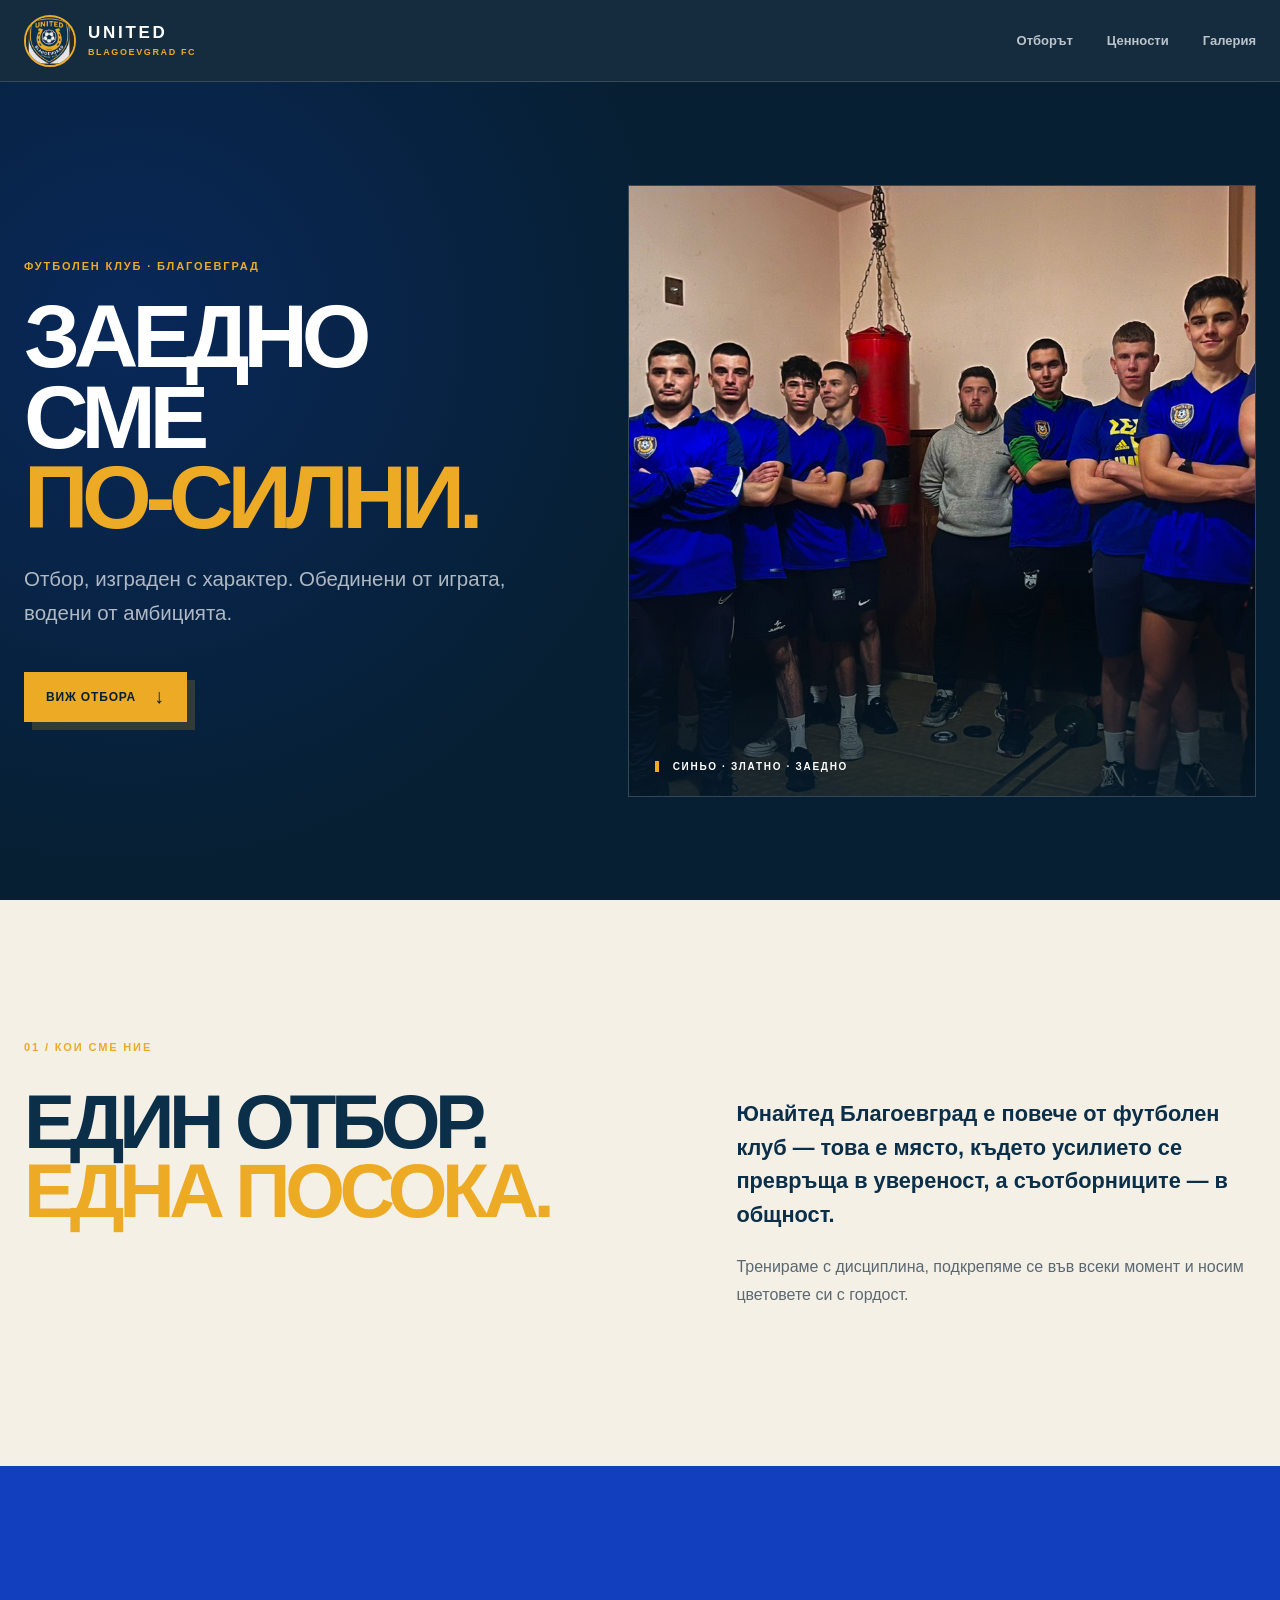
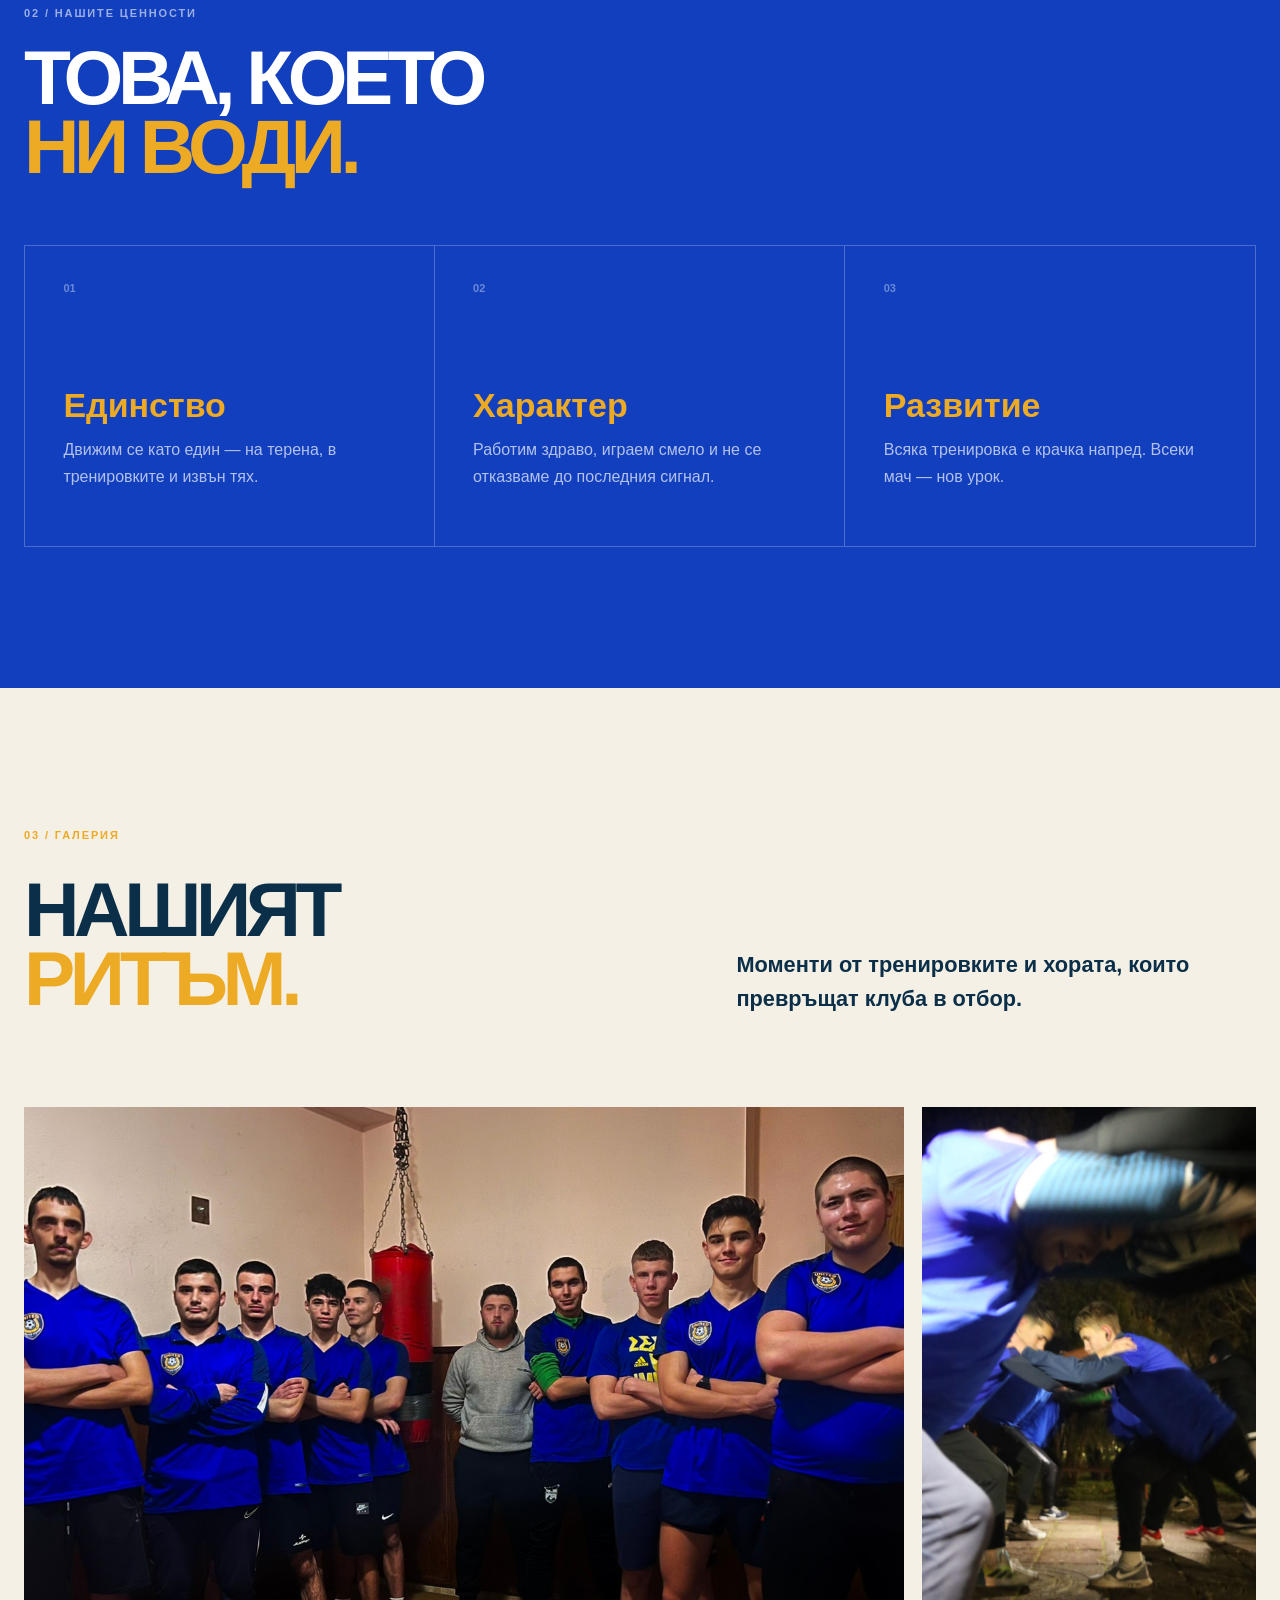
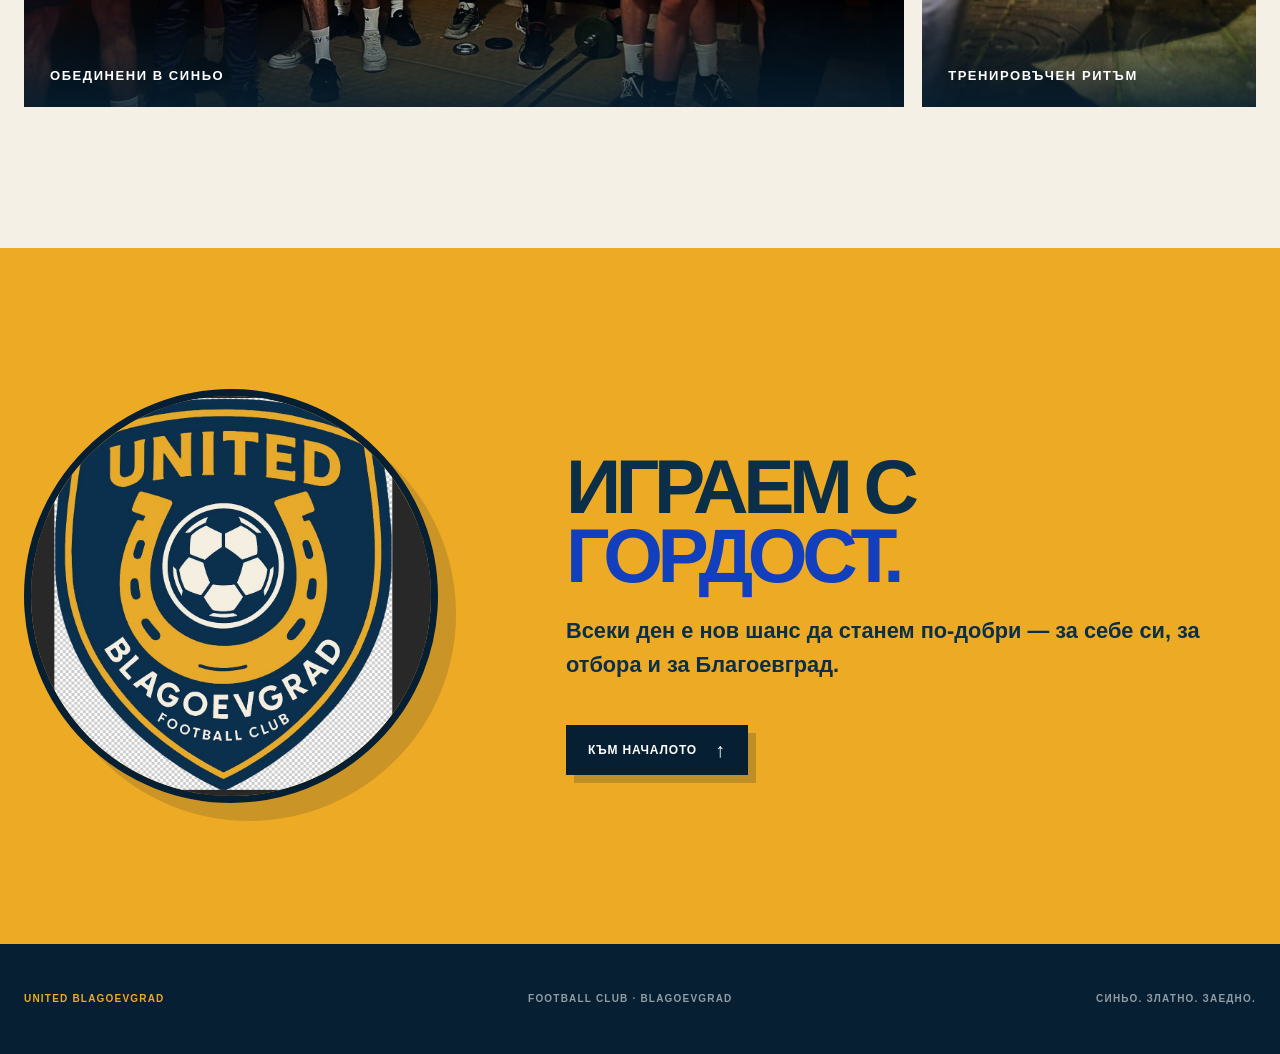
==== index.html @ 9c4e88e4 "Add files via upload" ====
<!doctype html>
<html lang="bg">
  <head>
    <meta charset="UTF-8" />
    <meta name="viewport" content="width=device-width, initial-scale=1.0" />

    <!-- Промени заглавието на сайта тук -->
    <title>Юнайтед Благоевград | Футболен клуб</title>
    <meta
      name="description"
      content="Юнайтед Благоевград — футбол, характер и отборен дух."
    />

    <link rel="icon" href="images/logo.jpg" />
    <link rel="stylesheet" href="style.css" />
  </head>

  <body>
    <header class="site-header">
      <a class="brand" href="#nachalo" aria-label="Към началото">
        <img src="images/logo.jpg" alt="Лого на Юнайтед Благоевград" />
        <span>
          <strong>United</strong>
          <small>Blagoevgrad FC</small>
        </span>
      </a>

      <nav aria-label="Основна навигация">
        <a href="#otbor">Отборът</a>
        <a href="#cennosti">Ценности</a>
        <a href="#galeria">Галерия</a>
      </nav>
    </header>

    <main>
      <section class="hero" id="nachalo">
        <div class="hero-copy">
          <p class="eyebrow">Футболен клуб · Благоевград</p>

          <!-- Промени големия текст на началната страница тук -->
          <h1>Заедно сме <span>по-силни.</span></h1>
          <p class="intro">
            Отбор, изграден с характер. Обединени от играта, водени от амбицията.
          </p>
          <a class="button" href="#otbor">Виж отбора <span>↓</span></a>
        </div>

        <div class="hero-photo">
          <img src="images/team2.jpg" alt="Отборът на Юнайтед Благоевград" />
          <div class="photo-label">Синьо · Златно · Заедно</div>
        </div>
      </section>

      <section class="about section" id="otbor">
        <p class="section-number">01 / Кои сме ние</p>
        <div class="section-title">
          <h2>Един отбор.<br /><span>Една посока.</span></h2>
          <div>
            <!-- Промени описанието на отбора тук -->
            <p class="large-text">
              Юнайтед Благоевград е повече от футболен клуб — това е място, където
              усилието се превръща в увереност, а съотборниците — в общност.
            </p>
            <p>
              Тренираме с дисциплина, подкрепяме се във всеки момент и носим цветовете
              си с гордост.
            </p>
          </div>
        </div>
      </section>

      <section class="values section" id="cennosti">
        <p class="section-number light">02 / Нашите ценности</p>
        <h2>Това, което <span>ни води.</span></h2>

        <div class="value-grid">
          <!-- Можеш да променяш заглавията и текстовете на трите картички -->
          <article>
            <span class="card-number">01</span>
            <h3>Единство</h3>
            <p>Движим се като един — на терена, в тренировките и извън тях.</p>
          </article>
          <article>
            <span class="card-number">02</span>
            <h3>Характер</h3>
            <p>Работим здраво, играем смело и не се отказваме до последния сигнал.</p>
          </article>
          <article>
            <span class="card-number">03</span>
            <h3>Развитие</h3>
            <p>Всяка тренировка е крачка напред. Всеки мач — нов урок.</p>
          </article>
        </div>
      </section>

      <section class="gallery section" id="galeria">
        <p class="section-number">03 / Галерия</p>
        <div class="section-title gallery-heading">
          <h2>Нашият<br /><span>ритъм.</span></h2>
          <p class="large-text">
            Моменти от тренировките и хората, които превръщат клуба в отбор.
          </p>
        </div>

        <div class="photo-grid">
          <figure class="wide-photo">
            <img src="images/team2.jpg" alt="Играчите на Юнайтед Благоевград" />
            <figcaption>Обединени в синьо</figcaption>
          </figure>
          <figure class="tall-photo">
            <img src="images/team1.jpg" alt="Тренировка на Юнайтед Благоевград" />
            <figcaption>Тренировъчен ритъм</figcaption>
          </figure>
        </div>
      </section>

      <section class="closing section">
        <img src="images/logo.jpg" alt="Емблема на Юнайтед Благоевград" />
        <div>
          <p class="section-number">United Blagoevgrad</p>
          <h2>Играем с <span>гордост.</span></h2>
          <p class="large-text">
            Всеки ден е нов шанс да станем по-добри — за себе си, за отбора и за
            Благоевград.
          </p>
          <a class="button dark-button" href="#nachalo">Към началото <span>↑</span></a>
        </div>
      </section>
    </main>

    <footer>
      <strong>United Blagoevgrad</strong>
      <span>Football Club · Blagoevgrad</span>
      <span>Синьо. Златно. Заедно.</span>
    </footer>
  </body>
</html>
---- style.css ----
/*
  ОСНОВНИ ЦВЕТОВЕ
  Смени стойностите тук, ако искаш лесно да промениш цветовете на целия сайт.
*/
:root {
  --navy: #061f32;
  --blue: #123fbe;
  --gold: #edaa24;
  --cream: #f4f0e6;
  --text: #0b2f48;
  --muted: #5b6871;
  --line: #d4ccbd;
}

* {
  box-sizing: border-box;
}

html {
  scroll-behavior: smooth;
}

body {
  margin: 0;
  background: var(--cream);
  color: var(--text);
  font-family: Arial, Helvetica, sans-serif;
}

img {
  display: block;
  width: 100%;
}

a {
  color: inherit;
  text-decoration: none;
}

.site-header {
  min-height: 82px;
  padding: 14px max(24px, calc((100% - 1280px) / 2));
  display: flex;
  align-items: center;
  justify-content: space-between;
  gap: 32px;
  position: sticky;
  top: 0;
  z-index: 20;
  background: rgb(6 31 50 / 94%);
  color: white;
  border-bottom: 1px solid rgb(255 255 255 / 15%);
  backdrop-filter: blur(10px);
}

.brand {
  display: flex;
  align-items: center;
  gap: 12px;
}

.brand img {
  width: 52px;
  height: 52px;
  object-fit: cover;
  border-radius: 50%;
  border: 2px solid var(--gold);
}

.brand span {
  display: grid;
  text-transform: uppercase;
  line-height: 1;
}

.brand strong {
  font-size: 17px;
  letter-spacing: 0.16em;
}

.brand small {
  margin-top: 7px;
  color: var(--gold);
  font-size: 9px;
  font-weight: bold;
  letter-spacing: 0.18em;
}

nav {
  display: flex;
  gap: 34px;
  color: rgb(255 255 255 / 72%);
  font-size: 13px;
  font-weight: bold;
}

nav a:hover {
  color: var(--gold);
}

.hero {
  min-height: calc(100vh - 82px);
  padding: 64px max(24px, calc((100% - 1280px) / 2));
  display: grid;
  grid-template-columns: 0.9fr 1.1fr;
  align-items: center;
  gap: clamp(40px, 7vw, 100px);
  overflow: hidden;
  color: white;
  background:
    radial-gradient(circle at 10% 30%, rgb(18 63 190 / 28%), transparent 35rem),
    var(--navy);
}

.eyebrow,
.section-number {
  margin: 0;
  color: var(--gold);
  font-size: 11px;
  font-weight: 800;
  letter-spacing: 0.17em;
  text-transform: uppercase;
}

h1,
h2,
h3,
p {
  overflow-wrap: break-word;
}

h1,
h2 {
  margin: 24px 0;
  font-size: clamp(54px, 7vw, 102px);
  font-weight: 900;
  letter-spacing: -0.07em;
  line-height: 0.9;
  text-transform: uppercase;
}

h1 span,
h2 span {
  display: block;
  color: var(--gold);
}

.intro {
  max-width: 520px;
  color: rgb(255 255 255 / 68%);
  font-size: clamp(17px, 1.6vw, 21px);
  line-height: 1.65;
}

.button {
  width: fit-content;
  min-height: 50px;
  margin-top: 22px;
  padding: 0 22px;
  display: inline-flex;
  align-items: center;
  gap: 18px;
  background: var(--gold);
  color: var(--navy);
  font-size: 12px;
  font-weight: 900;
  letter-spacing: 0.07em;
  text-transform: uppercase;
  box-shadow: 8px 8px 0 rgb(237 170 36 / 18%);
  transition: transform 160ms ease, box-shadow 160ms ease;
}

.button:hover {
  transform: translate(-3px, -3px);
  box-shadow: 11px 11px 0 rgb(237 170 36 / 22%);
}

.button span {
  font-size: 20px;
}

.hero-photo {
  height: min(68vh, 680px);
  min-height: 480px;
  position: relative;
  overflow: hidden;
  border: 1px solid rgb(255 255 255 / 18%);
}

.hero-photo::after {
  content: '';
  position: absolute;
  inset: 0;
  background: linear-gradient(to top, rgb(6 31 50 / 76%), transparent 48%);
}

.hero-photo img {
  height: 100%;
  object-fit: cover;
}

.photo-label {
  position: absolute;
  left: 26px;
  bottom: 24px;
  z-index: 2;
  padding-left: 14px;
  border-left: 4px solid var(--gold);
  font-size: 10px;
  font-weight: 800;
  letter-spacing: 0.17em;
  text-transform: uppercase;
}

.section {
  padding: clamp(90px, 11vw, 150px) max(24px, calc((100% - 1280px) / 2));
}

.section-title {
  margin-top: 34px;
  display: grid;
  grid-template-columns: 1.08fr 0.92fr;
  align-items: start;
  gap: clamp(44px, 8vw, 120px);
}

.section-title h2 {
  margin-top: 0;
  font-size: clamp(48px, 6vw, 86px);
}

.section-title > div,
.gallery-heading > p {
  padding-top: 10px;
}

.large-text {
  margin-top: 0;
  color: var(--text);
  font-size: clamp(19px, 1.7vw, 24px);
  font-weight: bold;
  line-height: 1.55;
}

.section-title p:not(.large-text) {
  color: var(--muted);
  line-height: 1.75;
}

.values {
  color: white;
  background: var(--blue);
}

.section-number.light {
  color: rgb(255 255 255 / 58%);
}

.values > h2,
.closing h2 {
  max-width: 850px;
  font-size: clamp(48px, 6vw, 86px);
}

.value-grid {
  margin-top: 64px;
  display: grid;
  grid-template-columns: repeat(3, 1fr);
  border-top: 1px solid rgb(255 255 255 / 24%);
  border-bottom: 1px solid rgb(255 255 255 / 24%);
}

.value-grid article {
  min-height: 300px;
  padding: 32px clamp(24px, 3vw, 44px);
  border-right: 1px solid rgb(255 255 255 / 24%);
}

.value-grid article:first-child {
  border-left: 1px solid rgb(255 255 255 / 24%);
}

.card-number {
  color: rgb(255 255 255 / 38%);
  font-size: 11px;
  font-weight: 800;
}

.value-grid h3 {
  margin: 90px 0 12px;
  color: var(--gold);
  font-size: 34px;
}

.value-grid p {
  margin: 0;
  color: rgb(255 255 255 / 68%);
  line-height: 1.65;
}

.gallery-heading {
  align-items: end;
}

.photo-grid {
  margin-top: 70px;
  display: grid;
  grid-template-columns: 1.45fr 0.55fr;
  gap: 18px;
}

.photo-grid figure {
  min-width: 0;
  margin: 0;
  position: relative;
  overflow: hidden;
  background: var(--navy);
}

.photo-grid img {
  height: 100%;
  object-fit: cover;
  transition: transform 500ms ease;
}

.photo-grid figure:hover img {
  transform: scale(1.025);
}

.wide-photo,
.tall-photo {
  height: 600px;
}

.tall-photo img {
  object-position: 54% center;
}

figcaption {
  position: absolute;
  right: 0;
  bottom: 0;
  left: 0;
  padding: 70px 26px 24px;
  color: white;
  background: linear-gradient(transparent, rgb(6 31 50 / 85%));
  font-size: 13px;
  font-weight: bold;
  letter-spacing: 0.12em;
  text-transform: uppercase;
}

.closing {
  display: grid;
  grid-template-columns: minmax(260px, 0.75fr) 1.25fr;
  align-items: center;
  gap: clamp(60px, 10vw, 150px);
  background: var(--gold);
}

.closing > img {
  width: min(100%, 430px);
  aspect-ratio: 1;
  object-fit: cover;
  border: 7px solid var(--navy);
  border-radius: 50%;
  box-shadow: 18px 18px 0 rgb(6 31 50 / 15%);
}

.closing h2 span {
  color: var(--blue);
}

.dark-button {
  background: var(--navy);
  color: white;
  box-shadow: 8px 8px 0 rgb(6 31 50 / 20%);
}

.dark-button:hover {
  box-shadow: 11px 11px 0 rgb(6 31 50 / 24%);
}

footer {
  min-height: 110px;
  padding: 28px max(24px, calc((100% - 1280px) / 2));
  display: flex;
  align-items: center;
  justify-content: space-between;
  gap: 30px;
  color: rgb(255 255 255 / 56%);
  background: var(--navy);
  font-size: 10px;
  font-weight: bold;
  letter-spacing: 0.12em;
  text-transform: uppercase;
}

footer strong {
  color: var(--gold);
}

@media (max-width: 900px) {
  .hero,
  .section-title,
  .closing {
    grid-template-columns: 1fr;
  }

  .hero {
    padding-top: 86px;
  }

  .value-grid {
    grid-template-columns: 1fr;
  }

  .value-grid article,
  .value-grid article:first-child {
    min-height: auto;
    border-left: 1px solid rgb(255 255 255 / 24%);
    border-bottom: 1px solid rgb(255 255 255 / 24%);
  }

  .value-grid h3 {
    margin-top: 48px;
  }

  .photo-grid {
    grid-template-columns: 1fr 0.65fr;
  }

  .wide-photo,
  .tall-photo {
    height: 480px;
  }
}

@media (max-width: 620px) {
  .site-header {
    min-height: 72px;
  }

  .brand img {
    width: 44px;
    height: 44px;
  }

  .brand strong {
    font-size: 14px;
  }

  nav {
    display: none;
  }

  .hero {
    min-height: auto;
    padding-top: 70px;
  }

  h1 {
    font-size: clamp(50px, 17vw, 74px);
  }

  .hero-photo {
    min-height: 420px;
    height: 105vw;
  }

  .hero-photo img {
    object-position: 60% center;
  }

  .photo-grid {
    grid-template-columns: 1fr;
  }

  .wide-photo {
    height: 370px;
  }

  .tall-photo {
    height: 560px;
  }

  footer {
    align-items: flex-start;
    flex-direction: column;
  }
}

@media (prefers-reduced-motion: reduce) {
  html {
    scroll-behavior: auto;
  }

  * {
    transition: none !important;
  }
}
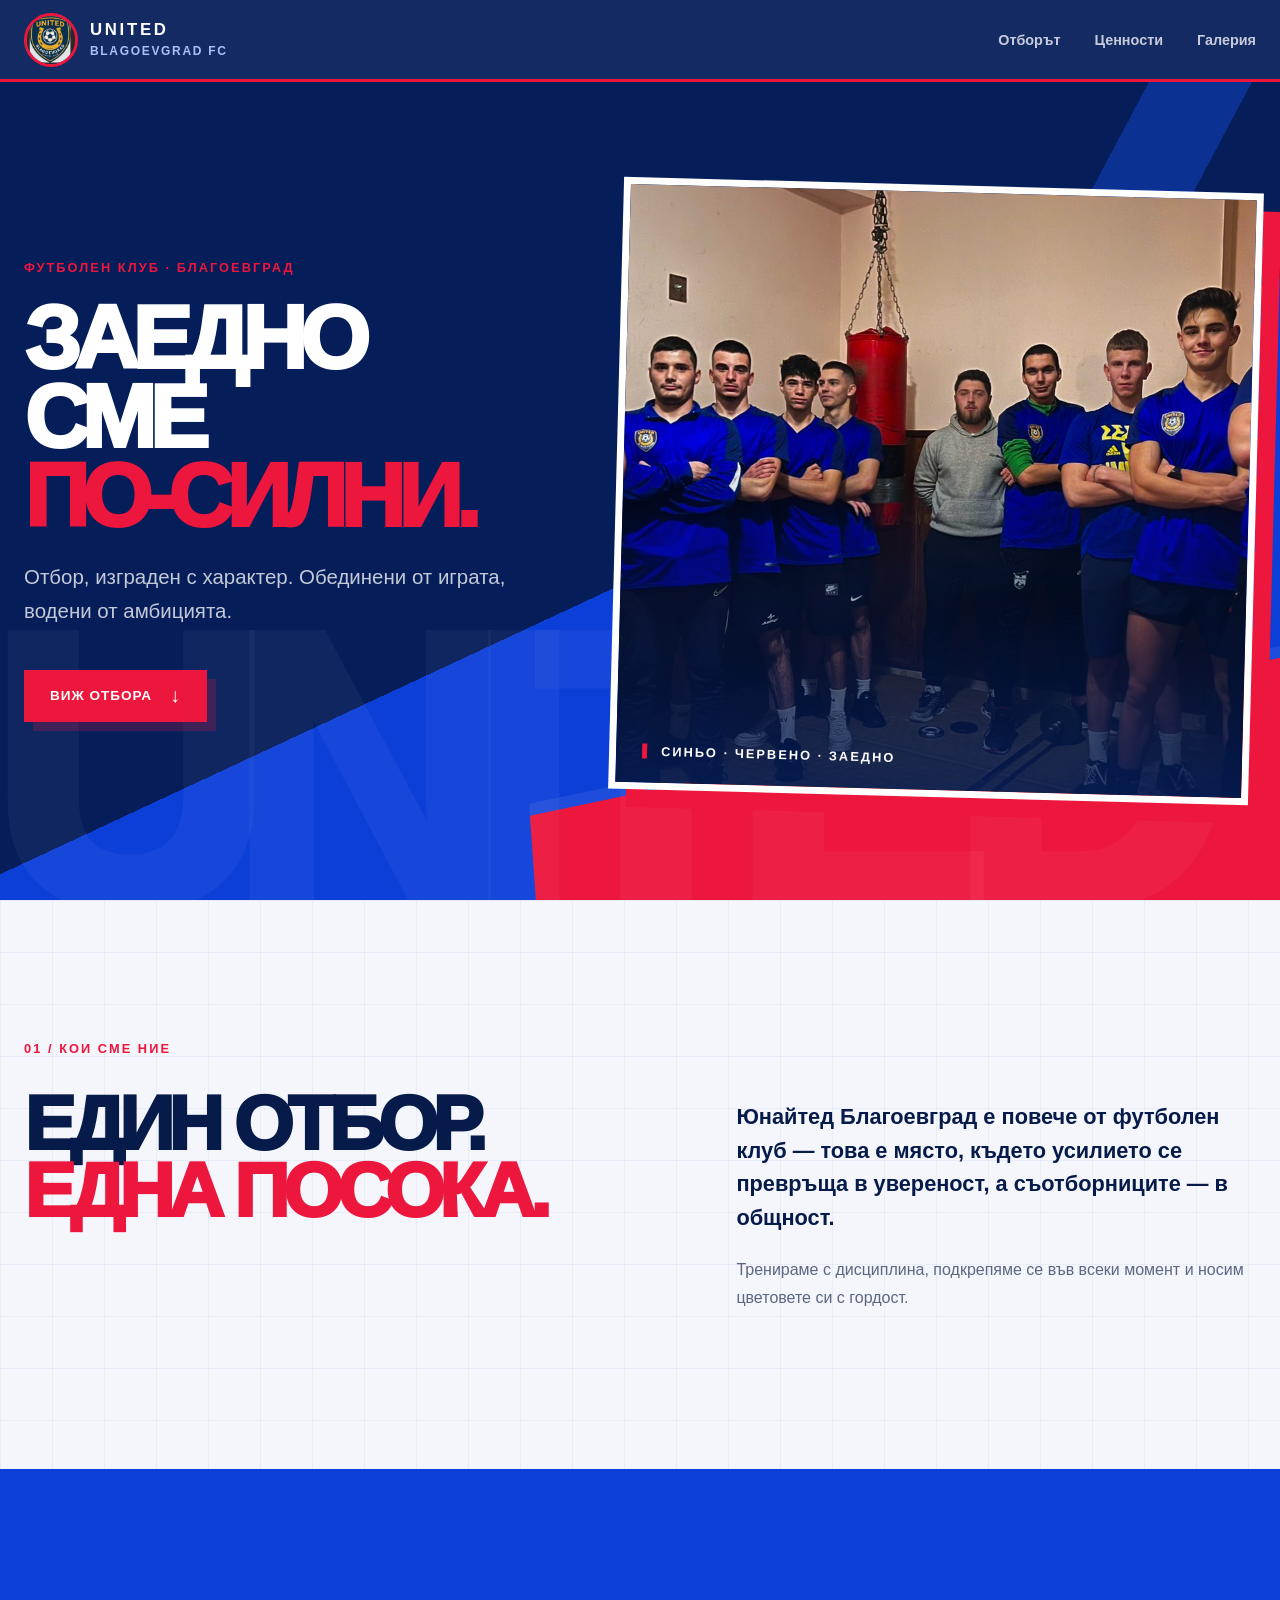
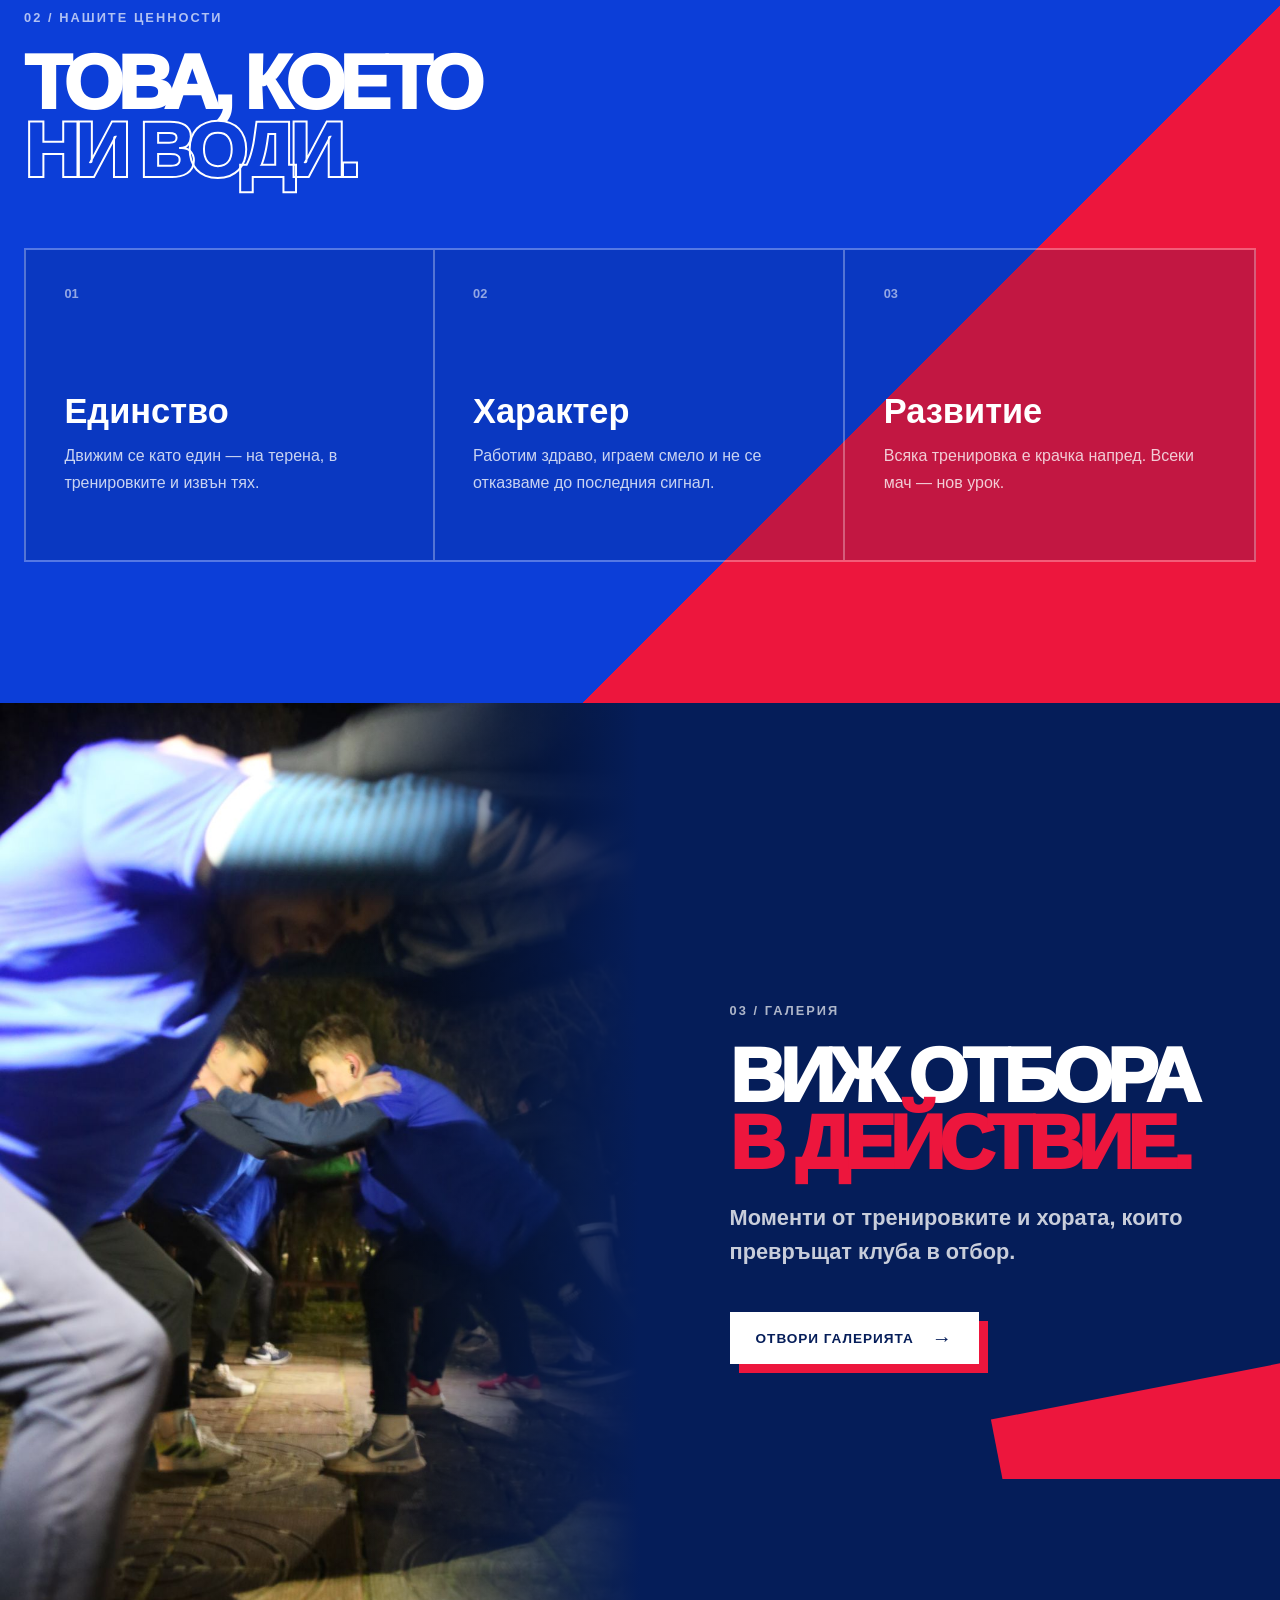
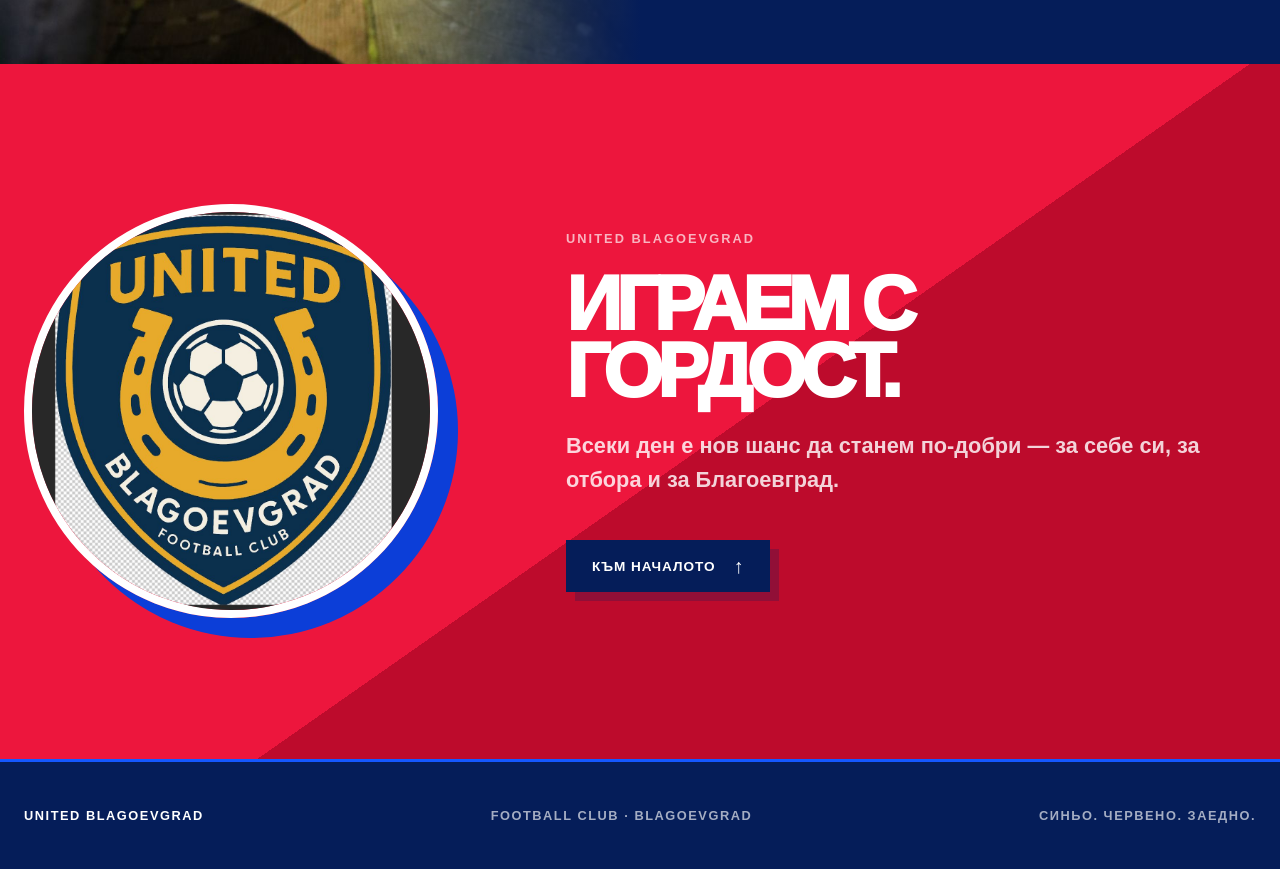
==== commit 2fc0d1d2: "Add files via upload" ====
--- a/index.html
+++ b/index.html
@@ -17,7 +17,7 @@
 
   <body>
     <header class="site-header">
-      <a class="brand" href="#nachalo" aria-label="Към началото">
+      <a class="brand" href="index.html" aria-label="Към началото">
         <img src="images/logo.jpg" alt="Лого на Юнайтед Благоевград" />
         <span>
           <strong>United</strong>
@@ -28,7 +28,7 @@
       <nav aria-label="Основна навигация">
         <a href="#otbor">Отборът</a>
         <a href="#cennosti">Ценности</a>
-        <a href="#galeria">Галерия</a>
+        <a href="gallery.html">Галерия</a>
       </nav>
     </header>
 
@@ -47,7 +47,7 @@
 
         <div class="hero-photo">
           <img src="images/team2.jpg" alt="Отборът на Юнайтед Благоевград" />
-          <div class="photo-label">Синьо · Златно · Заедно</div>
+          <div class="photo-label">Синьо · Червено · Заедно</div>
         </div>
       </section>
 
@@ -93,24 +93,17 @@
         </div>
       </section>
 
-      <section class="gallery section" id="galeria">
-        <p class="section-number">03 / Галерия</p>
-        <div class="section-title gallery-heading">
-          <h2>Нашият<br /><span>ритъм.</span></h2>
+      <section class="gallery-teaser" id="galeria">
+        <div class="gallery-teaser-photo">
+          <img src="images/team1.jpg" alt="Тренировка на Юнайтед Благоевград" />
+        </div>
+        <div class="gallery-teaser-copy">
+          <p class="section-number light">03 / Галерия</p>
+          <h2>Виж отбора <span>в действие.</span></h2>
           <p class="large-text">
             Моменти от тренировките и хората, които превръщат клуба в отбор.
           </p>
-        </div>
-
-        <div class="photo-grid">
-          <figure class="wide-photo">
-            <img src="images/team2.jpg" alt="Играчите на Юнайтед Благоевград" />
-            <figcaption>Обединени в синьо</figcaption>
-          </figure>
-          <figure class="tall-photo">
-            <img src="images/team1.jpg" alt="Тренировка на Юнайтед Благоевград" />
-            <figcaption>Тренировъчен ритъм</figcaption>
-          </figure>
+          <a class="button light-button" href="gallery.html">Отвори галерията <span>→</span></a>
         </div>
       </section>
 
@@ -131,7 +124,7 @@
     <footer>
       <strong>United Blagoevgrad</strong>
       <span>Football Club · Blagoevgrad</span>
-      <span>Синьо. Златно. Заедно.</span>
+      <span>Синьо. Червено. Заедно.</span>
     </footer>
   </body>
 </html>
--- a/style.css
+++ b/style.css
@@ -1,15 +1,18 @@
 /*
   ОСНОВНИ ЦВЕТОВЕ
-  Смени стойностите тук, ако искаш лесно да промениш цветовете на целия сайт.
+  Смени тези стойности, за да промениш цветовете на целия сайт.
 */
 :root {
-  --navy: #061f32;
-  --blue: #123fbe;
-  --gold: #edaa24;
-  --cream: #f4f0e6;
-  --text: #0b2f48;
-  --muted: #5b6871;
-  --line: #d4ccbd;
+  --navy: #051d59;
+  --blue: #0c3ed8;
+  --blue-bright: #1558ff;
+  --red: #ed163d;
+  --red-dark: #bd0b2c;
+  --white: #ffffff;
+  --paper: #f4f6fb;
+  --text: #071b4a;
+  --muted: #5b6682;
+  --line: #d5dbea;
 }
 
 * {
@@ -22,7 +25,7 @@
 
 body {
   margin: 0;
-  background: var(--cream);
+  background: var(--paper);
   color: var(--text);
   font-family: Arial, Helvetica, sans-serif;
 }
@@ -37,9 +40,13 @@
   text-decoration: none;
 }
 
+p {
+  font-size: 1rem;
+}
+
 .site-header {
   min-height: 82px;
-  padding: 14px max(24px, calc((100% - 1280px) / 2));
+  padding: 0 max(24px, calc((100% - 1280px) / 2));
   display: flex;
   align-items: center;
   justify-content: space-between;
@@ -47,10 +54,10 @@
   position: sticky;
   top: 0;
   z-index: 20;
-  background: rgb(6 31 50 / 94%);
-  color: white;
-  border-bottom: 1px solid rgb(255 255 255 / 15%);
-  backdrop-filter: blur(10px);
+  color: var(--white);
+  background: rgb(5 29 89 / 94%);
+  border-bottom: 3px solid var(--red);
+  backdrop-filter: blur(12px);
 }
 
 .brand {
@@ -60,65 +67,123 @@
 }
 
 .brand img {
-  width: 52px;
-  height: 52px;
+  width: 54px;
+  height: 54px;
   object-fit: cover;
+  border: 3px solid var(--red);
   border-radius: 50%;
-  border: 2px solid var(--gold);
 }
 
 .brand span {
   display: grid;
+  line-height: 1;
   text-transform: uppercase;
-  line-height: 1;
 }
 
 .brand strong {
-  font-size: 17px;
+  font-size: 1.05rem;
   letter-spacing: 0.16em;
 }
 
 .brand small {
   margin-top: 7px;
-  color: var(--gold);
-  font-size: 9px;
-  font-weight: bold;
-  letter-spacing: 0.18em;
+  color: #aebff7;
+  font-size: 0.75rem;
+  font-weight: 800;
+  letter-spacing: 0.14em;
 }
 
 nav {
   display: flex;
+  align-items: stretch;
+  align-self: stretch;
   gap: 34px;
-  color: rgb(255 255 255 / 72%);
-  font-size: 13px;
-  font-weight: bold;
-}
-
-nav a:hover {
-  color: var(--gold);
+  color: rgb(255 255 255 / 76%);
+  font-size: 0.9rem;
+  font-weight: 800;
+}
+
+nav a {
+  display: flex;
+  align-items: center;
+  position: relative;
+}
+
+nav a::after {
+  content: '';
+  height: 3px;
+  position: absolute;
+  right: 0;
+  bottom: 0;
+  left: 0;
+  background: var(--red);
+  transform: scaleX(0);
+  transition: transform 180ms ease;
+}
+
+nav a:hover,
+nav a.active {
+  color: var(--white);
+}
+
+nav a:hover::after,
+nav a.active::after {
+  transform: scaleX(1);
 }
 
 .hero {
   min-height: calc(100vh - 82px);
-  padding: 64px max(24px, calc((100% - 1280px) / 2));
+  padding: 72px max(24px, calc((100% - 1280px) / 2));
   display: grid;
-  grid-template-columns: 0.9fr 1.1fr;
+  grid-template-columns: 0.88fr 1.12fr;
   align-items: center;
-  gap: clamp(40px, 7vw, 100px);
+  gap: clamp(42px, 7vw, 100px);
+  position: relative;
   overflow: hidden;
-  color: white;
+  color: var(--white);
   background:
-    radial-gradient(circle at 10% 30%, rgb(18 63 190 / 28%), transparent 35rem),
-    var(--navy);
+    linear-gradient(118deg, transparent 0 67%, rgb(21 88 255 / 35%) 67% 73%, transparent 73%),
+    linear-gradient(155deg, var(--navy) 0 56%, var(--blue) 56% 100%);
+}
+
+.hero::before {
+  content: '';
+  width: 70%;
+  height: 32%;
+  position: absolute;
+  right: -12%;
+  bottom: -10%;
+  background: var(--red);
+  transform: skewY(-8deg) rotate(-4deg);
+  box-shadow: 0 -12px 0 rgb(255 255 255 / 8%);
+}
+
+.hero::after {
+  content: 'UNITED';
+  position: absolute;
+  left: -0.04em;
+  bottom: -0.18em;
+  color: rgb(255 255 255 / 4%);
+  font-size: clamp(150px, 30vw, 520px);
+  font-weight: 950;
+  letter-spacing: -0.1em;
+  line-height: 1;
+  pointer-events: none;
+}
+
+.hero-copy,
+.hero-photo {
+  position: relative;
+  z-index: 2;
 }
 
 .eyebrow,
 .section-number {
   margin: 0;
-  color: var(--gold);
-  font-size: 11px;
-  font-weight: 800;
-  letter-spacing: 0.17em;
+  color: var(--red);
+  font-size: 0.8rem;
+  font-weight: 900;
+  letter-spacing: 0.16em;
   text-transform: uppercase;
 }
 
@@ -133,65 +198,69 @@
 h2 {
   margin: 24px 0;
   font-size: clamp(54px, 7vw, 102px);
-  font-weight: 900;
-  letter-spacing: -0.07em;
-  line-height: 0.9;
+  font-weight: 950;
+  letter-spacing: -0.075em;
+  line-height: 0.88;
   text-transform: uppercase;
 }
 
 h1 span,
 h2 span {
   display: block;
-  color: var(--gold);
+  color: var(--red);
 }
 
 .intro {
   max-width: 520px;
-  color: rgb(255 255 255 / 68%);
-  font-size: clamp(17px, 1.6vw, 21px);
+  color: rgb(255 255 255 / 76%);
+  font-size: clamp(1.05rem, 1.6vw, 1.35rem);
   line-height: 1.65;
 }
 
 .button {
   width: fit-content;
-  min-height: 50px;
+  min-height: 52px;
   margin-top: 22px;
-  padding: 0 22px;
+  padding: 0 24px;
   display: inline-flex;
   align-items: center;
+  justify-content: center;
   gap: 18px;
-  background: var(--gold);
-  color: var(--navy);
-  font-size: 12px;
+  color: var(--white);
+  background: var(--red);
+  border: 2px solid var(--red);
+  font-size: 0.85rem;
   font-weight: 900;
   letter-spacing: 0.07em;
   text-transform: uppercase;
-  box-shadow: 8px 8px 0 rgb(237 170 36 / 18%);
-  transition: transform 160ms ease, box-shadow 160ms ease;
+  box-shadow: 9px 9px 0 rgb(237 22 61 / 22%);
+  transition: transform 160ms ease, box-shadow 160ms ease, background 160ms ease;
 }
 
 .button:hover {
+  background: var(--red-dark);
   transform: translate(-3px, -3px);
-  box-shadow: 11px 11px 0 rgb(237 170 36 / 22%);
+  box-shadow: 12px 12px 0 rgb(237 22 61 / 25%);
 }
 
 .button span {
-  font-size: 20px;
+  font-size: 1.25rem;
 }
 
 .hero-photo {
   height: min(68vh, 680px);
   min-height: 480px;
-  position: relative;
+  border: 7px solid var(--white);
+  box-shadow: 18px 18px 0 var(--red);
   overflow: hidden;
-  border: 1px solid rgb(255 255 255 / 18%);
+  transform: rotate(1.5deg);
 }
 
 .hero-photo::after {
   content: '';
   position: absolute;
   inset: 0;
-  background: linear-gradient(to top, rgb(6 31 50 / 76%), transparent 48%);
+  background: linear-gradient(to top, rgb(5 29 89 / 86%), transparent 52%);
 }
 
 .hero-photo img {
@@ -205,10 +274,11 @@
   bottom: 24px;
   z-index: 2;
   padding-left: 14px;
-  border-left: 4px solid var(--gold);
-  font-size: 10px;
-  font-weight: 800;
-  letter-spacing: 0.17em;
+  border-left: 5px solid var(--red);
+  color: var(--white);
+  font-size: 0.8rem;
+  font-weight: 900;
+  letter-spacing: 0.16em;
   text-transform: uppercase;
 }
 
@@ -229,125 +299,158 @@
   font-size: clamp(48px, 6vw, 86px);
 }
 
-.section-title > div,
-.gallery-heading > p {
+.section-title > div {
   padding-top: 10px;
 }
 
 .large-text {
   margin-top: 0;
   color: var(--text);
-  font-size: clamp(19px, 1.7vw, 24px);
-  font-weight: bold;
+  font-size: clamp(1.2rem, 1.7vw, 1.5rem);
+  font-weight: 800;
   line-height: 1.55;
 }
 
 .section-title p:not(.large-text) {
   color: var(--muted);
+  font-size: 1rem;
   line-height: 1.75;
 }
 
+.about {
+  background:
+    linear-gradient(90deg, rgb(12 62 216 / 5%) 1px, transparent 1px),
+    linear-gradient(rgb(12 62 216 / 5%) 1px, transparent 1px),
+    var(--paper);
+  background-size: 52px 52px;
+}
+
 .values {
-  color: white;
-  background: var(--blue);
+  color: var(--white);
+  background: linear-gradient(135deg, var(--blue) 0 67%, var(--red) 67% 100%);
 }
 
 .section-number.light {
-  color: rgb(255 255 255 / 58%);
+  color: rgb(255 255 255 / 68%);
 }
 
 .values > h2,
-.closing h2 {
+.closing h2,
+.gallery-teaser h2 {
   max-width: 850px;
   font-size: clamp(48px, 6vw, 86px);
+}
+
+.values > h2 span {
+  color: var(--white);
+  -webkit-text-stroke: 2px var(--white);
+  color: transparent;
 }
 
 .value-grid {
   margin-top: 64px;
   display: grid;
   grid-template-columns: repeat(3, 1fr);
-  border-top: 1px solid rgb(255 255 255 / 24%);
-  border-bottom: 1px solid rgb(255 255 255 / 24%);
+  border-top: 2px solid rgb(255 255 255 / 30%);
+  border-bottom: 2px solid rgb(255 255 255 / 30%);
 }
 
 .value-grid article {
-  min-height: 300px;
-  padding: 32px clamp(24px, 3vw, 44px);
-  border-right: 1px solid rgb(255 255 255 / 24%);
+  min-height: 310px;
+  padding: 34px clamp(24px, 3vw, 44px);
+  background: rgb(5 29 89 / 18%);
+  border-right: 2px solid rgb(255 255 255 / 30%);
 }
 
 .value-grid article:first-child {
-  border-left: 1px solid rgb(255 255 255 / 24%);
+  border-left: 2px solid rgb(255 255 255 / 30%);
 }
 
 .card-number {
-  color: rgb(255 255 255 / 38%);
-  font-size: 11px;
-  font-weight: 800;
+  color: rgb(255 255 255 / 56%);
+  font-size: 0.8rem;
+  font-weight: 900;
 }
 
 .value-grid h3 {
   margin: 90px 0 12px;
-  color: var(--gold);
-  font-size: 34px;
+  color: var(--white);
+  font-size: 2.15rem;
 }
 
 .value-grid p {
   margin: 0;
-  color: rgb(255 255 255 / 68%);
+  color: rgb(255 255 255 / 78%);
+  font-size: 1rem;
   line-height: 1.65;
 }
 
-.gallery-heading {
-  align-items: end;
-}
-
-.photo-grid {
-  margin-top: 70px;
+.gallery-teaser {
+  min-height: 720px;
   display: grid;
-  grid-template-columns: 1.45fr 0.55fr;
-  gap: 18px;
-}
-
-.photo-grid figure {
-  min-width: 0;
-  margin: 0;
+  grid-template-columns: 1fr 1fr;
+  color: var(--white);
+  background: var(--navy);
+}
+
+.gallery-teaser-photo {
+  min-height: 600px;
   position: relative;
   overflow: hidden;
-  background: var(--navy);
-}
-
-.photo-grid img {
+}
+
+.gallery-teaser-photo::after {
+  content: '';
+  position: absolute;
+  inset: 0;
+  background: linear-gradient(90deg, transparent 55%, var(--navy));
+}
+
+.gallery-teaser-photo img {
   height: 100%;
   object-fit: cover;
-  transition: transform 500ms ease;
-}
-
-.photo-grid figure:hover img {
-  transform: scale(1.025);
-}
-
-.wide-photo,
-.tall-photo {
-  height: 600px;
-}
-
-.tall-photo img {
-  object-position: 54% center;
-}
-
-figcaption {
-  position: absolute;
-  right: 0;
-  bottom: 0;
-  left: 0;
-  padding: 70px 26px 24px;
-  color: white;
-  background: linear-gradient(transparent, rgb(6 31 50 / 85%));
-  font-size: 13px;
-  font-weight: bold;
-  letter-spacing: 0.12em;
-  text-transform: uppercase;
+  object-position: 52% center;
+}
+
+.gallery-teaser-copy {
+  padding: clamp(70px, 9vw, 130px) max(24px, calc((100vw - 1280px) / 2));
+  padding-left: clamp(44px, 7vw, 110px);
+  align-self: center;
+  position: relative;
+  overflow: hidden;
+}
+
+.gallery-teaser-copy::after {
+  content: '';
+  width: 360px;
+  height: 130px;
+  position: absolute;
+  right: -80px;
+  bottom: -35px;
+  background: var(--red);
+  transform: rotate(-11deg);
+}
+
+.gallery-teaser h2 span {
+  color: var(--red);
+}
+
+.gallery-teaser .large-text {
+  max-width: 560px;
+  color: rgb(255 255 255 / 78%);
+}
+
+.light-button {
+  color: var(--navy);
+  background: var(--white);
+  border-color: var(--white);
+  box-shadow: 9px 9px 0 var(--red);
+}
+
+.light-button:hover {
+  color: var(--white);
+  background: var(--red);
+  box-shadow: 12px 12px 0 rgb(255 255 255 / 20%);
 }
 
 .closing {
@@ -355,30 +458,41 @@
   grid-template-columns: minmax(260px, 0.75fr) 1.25fr;
   align-items: center;
   gap: clamp(60px, 10vw, 150px);
-  background: var(--gold);
+  color: var(--white);
+  background: linear-gradient(145deg, var(--red) 0 55%, var(--red-dark) 55% 100%);
 }
 
 .closing > img {
   width: min(100%, 430px);
   aspect-ratio: 1;
   object-fit: cover;
-  border: 7px solid var(--navy);
+  border: 8px solid var(--white);
   border-radius: 50%;
-  box-shadow: 18px 18px 0 rgb(6 31 50 / 15%);
+  box-shadow: 20px 20px 0 var(--blue);
+}
+
+.closing .section-number {
+  color: rgb(255 255 255 / 68%);
 }
 
 .closing h2 span {
-  color: var(--blue);
+  color: var(--white);
+}
+
+.closing .large-text {
+  color: rgb(255 255 255 / 82%);
 }
 
 .dark-button {
+  color: var(--white);
   background: var(--navy);
-  color: white;
-  box-shadow: 8px 8px 0 rgb(6 31 50 / 20%);
+  border-color: var(--navy);
+  box-shadow: 9px 9px 0 rgb(5 29 89 / 24%);
 }
 
 .dark-button:hover {
-  box-shadow: 11px 11px 0 rgb(6 31 50 / 24%);
+  background: var(--blue);
+  box-shadow: 12px 12px 0 rgb(5 29 89 / 28%);
 }
 
 footer {
@@ -388,27 +502,193 @@
   align-items: center;
   justify-content: space-between;
   gap: 30px;
-  color: rgb(255 255 255 / 56%);
+  color: rgb(255 255 255 / 64%);
   background: var(--navy);
-  font-size: 10px;
-  font-weight: bold;
+  border-top: 3px solid var(--blue-bright);
+  font-size: 0.8rem;
+  font-weight: 800;
   letter-spacing: 0.12em;
   text-transform: uppercase;
 }
 
 footer strong {
-  color: var(--gold);
+  color: var(--white);
+}
+
+/* ОТДЕЛНА СТРАНИЦА: ГАЛЕРИЯ */
+.gallery-page {
+  min-height: 100vh;
+  background: var(--paper);
+}
+
+.gallery-hero {
+  min-height: 540px;
+  padding: clamp(90px, 11vw, 150px) max(24px, calc((100% - 1280px) / 2));
+  position: relative;
+  overflow: hidden;
+  color: var(--white);
+  background: linear-gradient(155deg, var(--navy) 0 57%, var(--blue) 57% 100%);
+}
+
+.gallery-hero::before {
+  content: '';
+  width: 72%;
+  height: 42%;
+  position: absolute;
+  right: -15%;
+  bottom: -18%;
+  background: var(--red);
+  transform: rotate(-9deg);
+}
+
+.gallery-hero::after {
+  content: 'GALLERY';
+  position: absolute;
+  right: -0.04em;
+  bottom: -0.2em;
+  color: rgb(255 255 255 / 5%);
+  font-size: clamp(110px, 24vw, 360px);
+  font-weight: 950;
+  letter-spacing: -0.08em;
+  line-height: 1;
+}
+
+.gallery-hero > * {
+  position: relative;
+  z-index: 2;
+}
+
+.gallery-hero h1 {
+  max-width: 950px;
+}
+
+.gallery-hero > p:last-child {
+  max-width: 620px;
+  color: rgb(255 255 255 / 76%);
+  font-size: clamp(1.05rem, 1.5vw, 1.3rem);
+  line-height: 1.65;
+}
+
+.gallery-wall {
+  padding: clamp(70px, 9vw, 120px) max(24px, calc((100% - 1280px) / 2));
+  display: grid;
+  grid-template-columns: repeat(12, minmax(0, 1fr));
+  grid-auto-flow: dense;
+  grid-auto-rows: 230px;
+  gap: 20px;
+}
+
+.gallery-item {
+  min-width: 0;
+  margin: 0;
+  position: relative;
+  overflow: hidden;
+  background: var(--navy);
+  border: 6px solid var(--white);
+  box-shadow: 12px 12px 0 rgb(12 62 216 / 12%);
+}
+
+.gallery-item-feature {
+  grid-column: span 12;
+  grid-row: span 2;
+}
+
+.gallery-item-landscape {
+  grid-column: span 8;
+  grid-row: span 2;
+}
+
+.gallery-item-portrait {
+  grid-column: span 4;
+  grid-row: span 2;
+}
+
+.gallery-item-portrait-half {
+  grid-column: span 6;
+  grid-row: span 2;
+}
+
+.gallery-item img {
+  height: 100%;
+  object-fit: cover;
+  transition: transform 450ms ease;
+}
+
+.gallery-item:hover > img {
+  transform: scale(1.025);
+}
+
+.gallery-item-portrait img,
+.gallery-item-portrait-half img {
+  object-position: center center;
+}
+
+.gallery-item figcaption {
+  position: absolute;
+  right: 0;
+  bottom: 0;
+  left: 0;
+  z-index: 2;
+  padding: 70px 24px 24px;
+  display: flex;
+  align-items: end;
+  justify-content: space-between;
+  gap: 20px;
+  color: var(--white);
+  background: linear-gradient(transparent, rgb(5 29 89 / 90%));
+}
+
+.gallery-item figcaption span {
+  color: var(--red);
+  font-size: 0.85rem;
+  font-weight: 900;
+}
+
+.gallery-item figcaption strong {
+  font-size: 1.05rem;
+  letter-spacing: 0.08em;
+  text-transform: uppercase;
+}
+
+.gallery-back {
+  min-height: 260px;
+  padding: 55px max(24px, calc((100% - 1280px) / 2));
+  display: flex;
+  align-items: center;
+  justify-content: space-between;
+  gap: 30px;
+  color: var(--white);
+  background: var(--blue);
+  border-bottom: 16px solid var(--red);
+}
+
+.gallery-back p {
+  margin: 0;
+  font-size: clamp(1.7rem, 3vw, 3.2rem);
+  font-weight: 950;
+  letter-spacing: -0.045em;
+  text-transform: uppercase;
+}
+
+.gallery-back .button {
+  margin-top: 0;
+  flex: 0 0 auto;
 }
 
 @media (max-width: 900px) {
   .hero,
   .section-title,
-  .closing {
+  .closing,
+  .gallery-teaser {
     grid-template-columns: 1fr;
   }
 
   .hero {
     padding-top: 86px;
+  }
+
+  .hero-photo {
+    height: min(78vw, 620px);
   }
 
   .value-grid {
@@ -418,21 +698,41 @@
   .value-grid article,
   .value-grid article:first-child {
     min-height: auto;
-    border-left: 1px solid rgb(255 255 255 / 24%);
-    border-bottom: 1px solid rgb(255 255 255 / 24%);
+    border-left: 2px solid rgb(255 255 255 / 30%);
+    border-bottom: 2px solid rgb(255 255 255 / 30%);
   }
 
   .value-grid h3 {
     margin-top: 48px;
   }
 
-  .photo-grid {
-    grid-template-columns: 1fr 0.65fr;
-  }
-
-  .wide-photo,
-  .tall-photo {
-    height: 480px;
+  .gallery-teaser-photo {
+    height: 560px;
+  }
+
+  .gallery-teaser-photo::after {
+    background: linear-gradient(0deg, var(--navy), transparent 50%);
+  }
+
+  .gallery-teaser-copy {
+    padding: 70px max(24px, calc((100% - 1280px) / 2)) 100px;
+  }
+
+  .gallery-wall {
+    grid-template-columns: repeat(2, minmax(0, 1fr));
+    grid-auto-rows: 480px;
+  }
+
+  .gallery-item-feature,
+  .gallery-item-landscape {
+    grid-column: 1 / -1;
+    grid-row: span 1;
+  }
+
+  .gallery-item-portrait,
+  .gallery-item-portrait-half {
+    grid-column: span 1;
+    grid-row: span 1;
   }
 }
 
@@ -442,15 +742,20 @@
   }
 
   .brand img {
-    width: 44px;
-    height: 44px;
+    width: 46px;
+    height: 46px;
   }
 
   .brand strong {
-    font-size: 14px;
+    font-size: 0.9rem;
   }
 
   nav {
+    gap: 14px;
+    font-size: 0.78rem;
+  }
+
+  nav a:not(.active):not([href*='gallery']) {
     display: none;
   }
 
@@ -464,24 +769,56 @@
   }
 
   .hero-photo {
-    min-height: 420px;
+    min-height: 410px;
     height: 105vw;
+    border-width: 5px;
+    box-shadow: 12px 12px 0 var(--red);
   }
 
   .hero-photo img {
     object-position: 60% center;
   }
 
-  .photo-grid {
+  .gallery-teaser-photo {
+    min-height: 500px;
+    height: 125vw;
+  }
+
+  .closing > img {
+    width: 78vw;
+    margin: 0 auto;
+  }
+
+  .gallery-hero {
+    min-height: 470px;
+  }
+
+  .gallery-wall {
     grid-template-columns: 1fr;
-  }
-
-  .wide-photo {
-    height: 370px;
-  }
-
-  .tall-photo {
-    height: 560px;
+    grid-auto-rows: auto;
+    gap: 26px;
+  }
+
+  .gallery-item-feature,
+  .gallery-item-landscape,
+  .gallery-item-portrait,
+  .gallery-item-portrait-half {
+    grid-column: 1;
+    grid-row: auto;
+  }
+
+  .gallery-item {
+    height: 520px;
+  }
+
+  .gallery-item-feature,
+  .gallery-item-landscape {
+    height: 360px;
+  }
+
+  .gallery-back {
+    align-items: flex-start;
+    flex-direction: column;
   }
 
   footer {
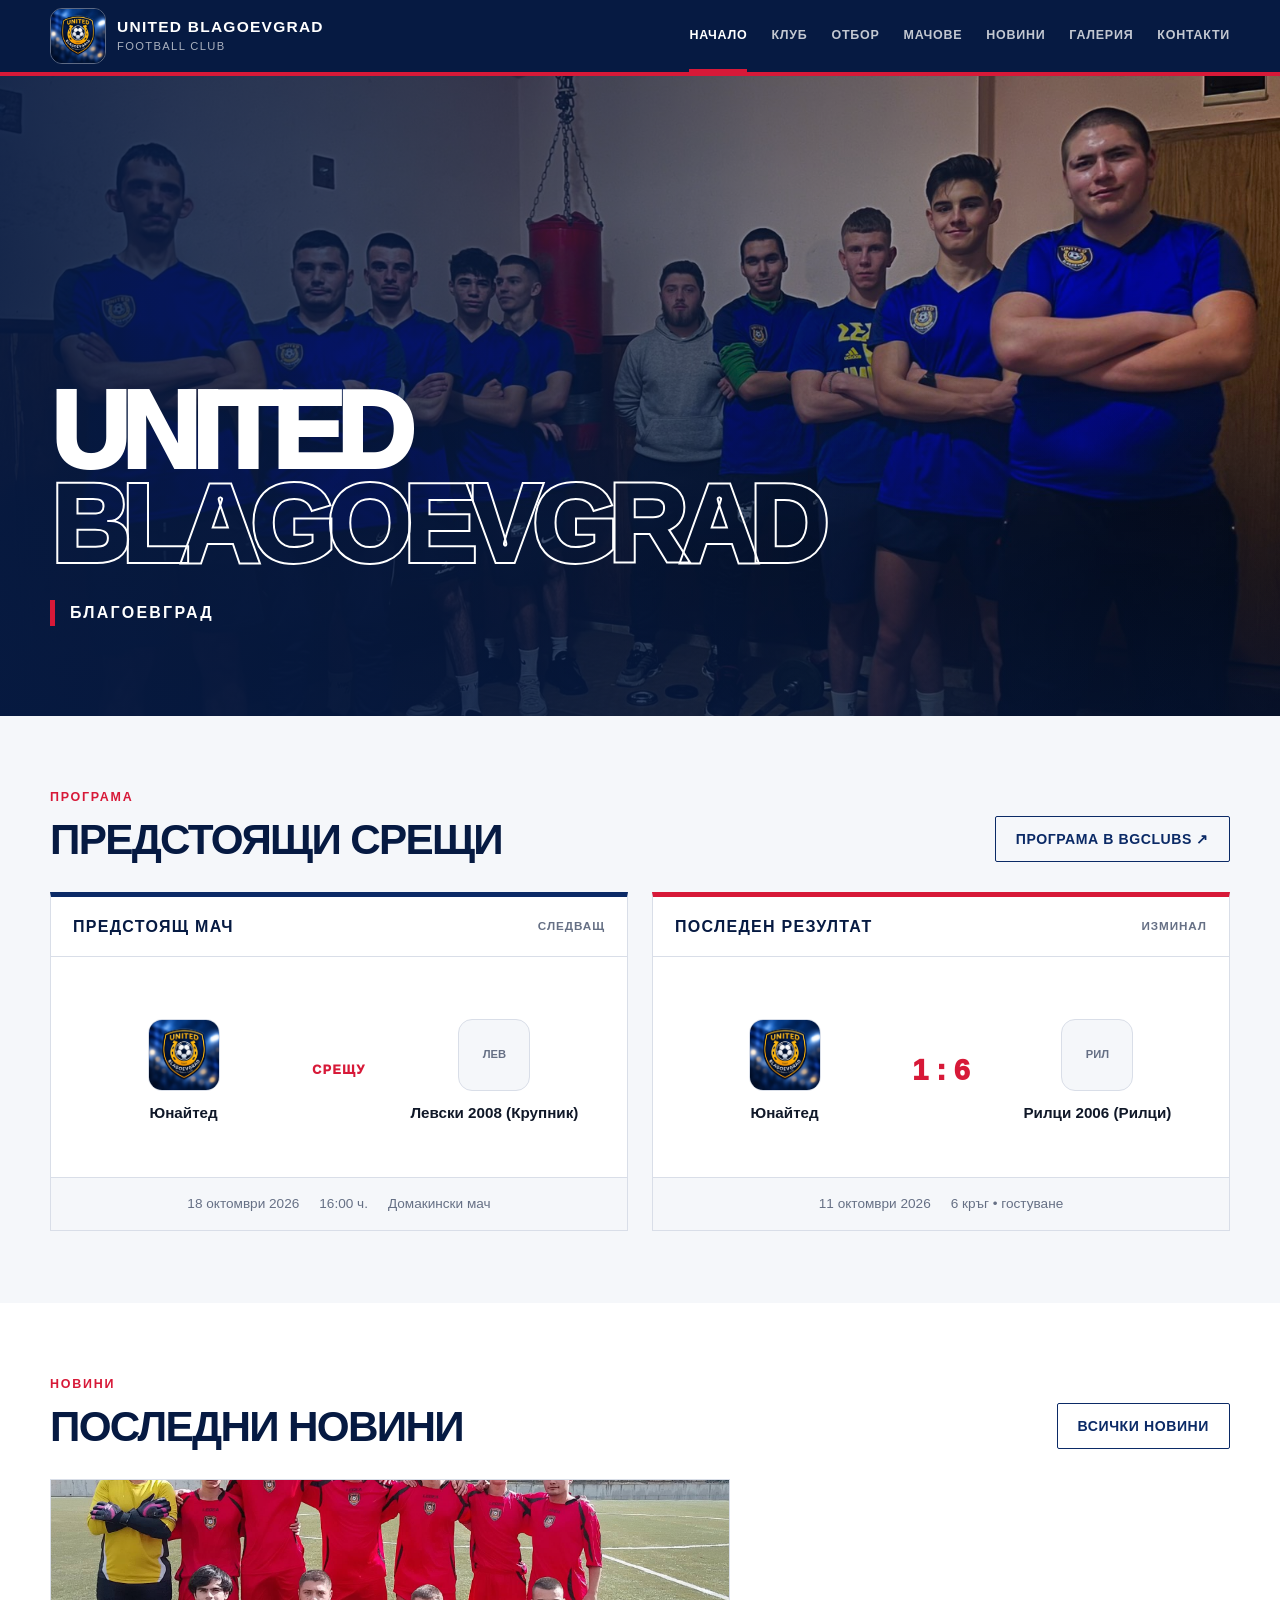
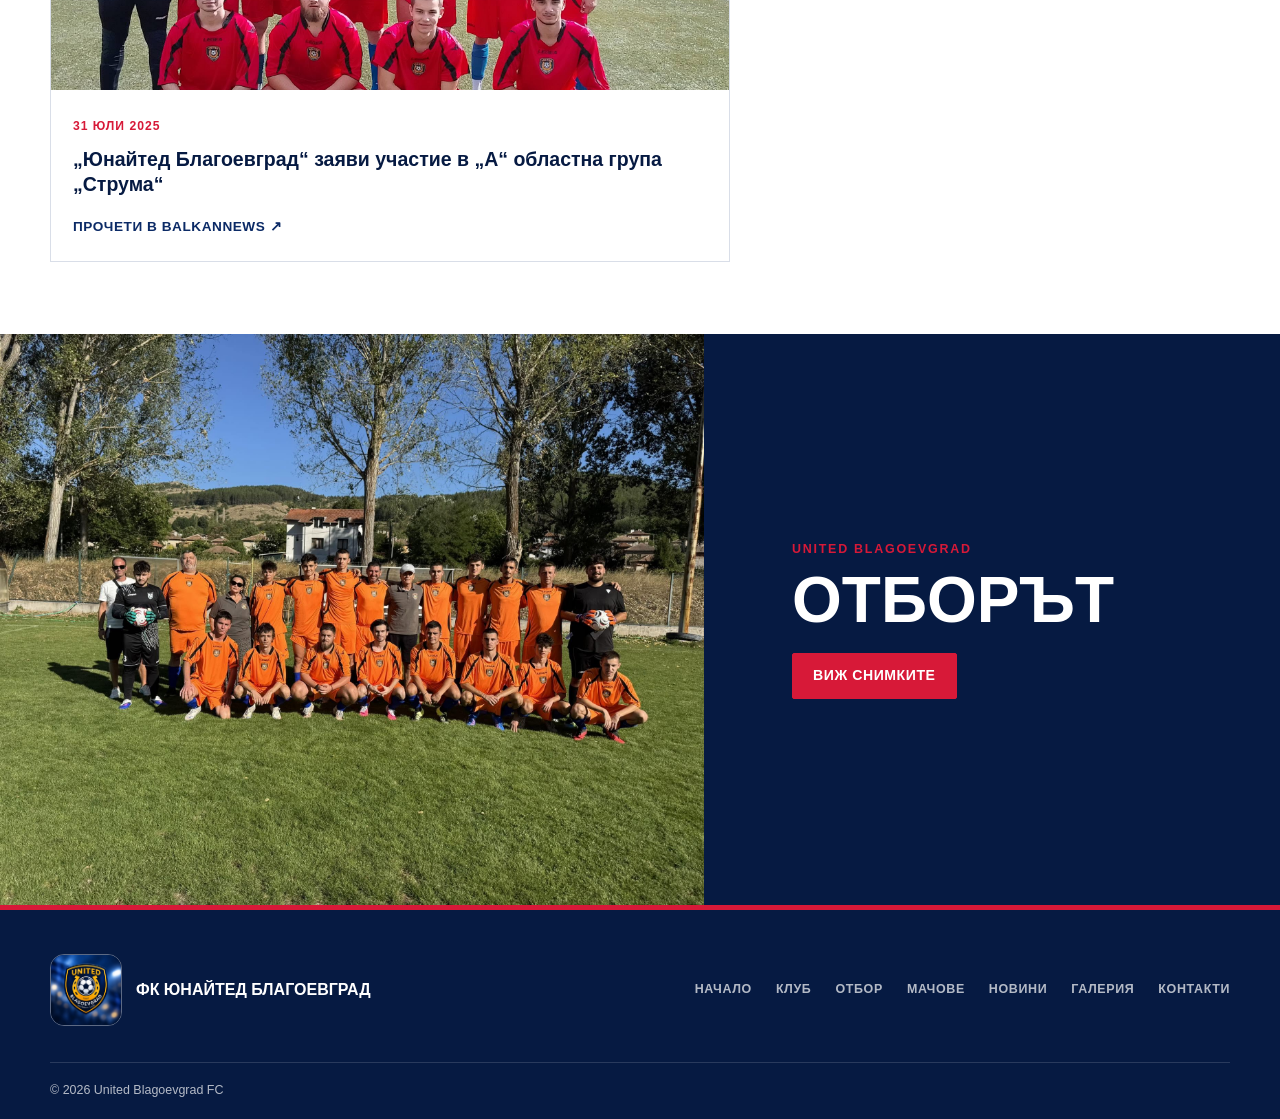
==== commit 5a4f85ba: "Add files via upload" ====
--- a/index.html
+++ b/index.html
@@ -3,128 +3,132 @@
   <head>
     <meta charset="UTF-8" />
     <meta name="viewport" content="width=device-width, initial-scale=1.0" />
+    <title>Начало | Юнайтед Благоевград</title>
+    <meta name="description" content="Официален сайт на футболен клуб Юнайтед Благоевград." />
+    <meta property="og:title" content="Начало | Юнайтед Благоевград" />
+    <meta property="og:description" content="Официален сайт на футболен клуб Юнайтед Благоевград." />
+    <meta property="og:type" content="website" />
+    <meta property="og:url" content="https://hr1sto.github.io/" />
+    <meta property="og:image" content="https://hr1sto.github.io/images/logo-new.png" />
+    <link rel="icon" href="images/logo-new.png" />
+    <link rel="stylesheet" href="style.css" />
+    <script src="script.js" defer></script>
+  </head>
+  <body>
+    <a class="skip-link" href="#main-content">Към основното съдържание</a>
 
-    <!-- Промени заглавието на сайта тук -->
-    <title>Юнайтед Благоевград | Футболен клуб</title>
-    <meta
-      name="description"
-      content="Юнайтед Благоевград — футбол, характер и отборен дух."
-    />
-
-    <link rel="icon" href="images/logo.jpg" />
-    <link rel="stylesheet" href="style.css" />
-  </head>
-
-  <body>
     <header class="site-header">
-      <a class="brand" href="index.html" aria-label="Към началото">
-        <img src="images/logo.jpg" alt="Лого на Юнайтед Благоевград" />
-        <span>
-          <strong>United</strong>
-          <small>Blagoevgrad FC</small>
-        </span>
-      </a>
-
-      <nav aria-label="Основна навигация">
-        <a href="#otbor">Отборът</a>
-        <a href="#cennosti">Ценности</a>
-        <a href="gallery.html">Галерия</a>
-      </nav>
+      <div class="container header-inner">
+        <a class="site-brand" href="index.html" aria-label="Юнайтед Благоевград — начало">
+          <img src="images/logo-new.png" alt="Лого на Юнайтед Благоевград" />
+          <span><strong>United Blagoevgrad</strong><small>Football Club</small></span>
+        </a>
+        <button class="menu-toggle" type="button" aria-expanded="false" aria-controls="site-navigation" aria-label="Отвори менюто" data-menu-toggle>
+          <span class="menu-toggle-box" aria-hidden="true"><span></span><span></span><span></span></span>
+        </button>
+        <nav class="site-nav" id="site-navigation" aria-label="Основна навигация" data-site-nav>
+          <a href="index.html" aria-current="page">Начало</a>
+          <a href="about.html">Клуб</a>
+          <a href="team.html">Отбор</a>
+          <a href="matches.html">Мачове</a>
+          <a href="news.html">Новини</a>
+          <a href="gallery.html">Галерия</a>
+          <a href="contact.html">Контакти</a>
+        </nav>
+      </div>
     </header>
 
-    <main>
-      <section class="hero" id="nachalo">
-        <div class="hero-copy">
-          <p class="eyebrow">Футболен клуб · Благоевград</p>
-
-          <!-- Промени големия текст на началната страница тук -->
-          <h1>Заедно сме <span>по-силни.</span></h1>
-          <p class="intro">
-            Отбор, изграден с характер. Обединени от играта, водени от амбицията.
-          </p>
-          <a class="button" href="#otbor">Виж отбора <span>↓</span></a>
-        </div>
-
-        <div class="hero-photo">
-          <img src="images/team2.jpg" alt="Отборът на Юнайтед Благоевград" />
-          <div class="photo-label">Синьо · Червено · Заедно</div>
+    <main id="main-content">
+      <section class="home-hero" aria-labelledby="home-title">
+        <img src="images/team2.jpg" alt="Отборът на Юнайтед Благоевград" />
+        <div class="container home-hero-content">
+          <h1 class="club-name" id="home-title">United <span>Blagoevgrad</span></h1>
+          <p class="club-location">Благоевград</p>
         </div>
       </section>
 
-      <section class="about section" id="otbor">
-        <p class="section-number">01 / Кои сме ние</p>
-        <div class="section-title">
-          <h2>Един отбор.<br /><span>Една посока.</span></h2>
-          <div>
-            <!-- Промени описанието на отбора тук -->
-            <p class="large-text">
-              Юнайтед Благоевград е повече от футболен клуб — това е място, където
-              усилието се превръща в увереност, а съотборниците — в общност.
-            </p>
-            <p>
-              Тренираме с дисциплина, подкрепяме се във всеки момент и носим цветовете
-              си с гордост.
-            </p>
+      <section class="section" aria-label="Мачове и резултати">
+        <div class="container">
+          <div class="section-heading">
+            <div><p class="eyebrow">Програма</p><h2>Предстоящи срещи</h2></div>
+            <a class="button button--outline" href="https://bgclubs.eu/teams/Yunayted(Blagoevgrad)" target="_blank" rel="noopener noreferrer">Програма в BGClubs ↗</a>
+          </div>
+          <div class="match-overview">
+          <article class="match-panel">
+            <header class="match-panel-header">
+              <h2>Предстоящ мач</h2>
+              <span class="match-label">Следващ</span>
+            </header>
+            <div class="match-teams">
+              <div class="match-team">
+                <img src="images/logo-new.png" alt="Лого на Юнайтед Благоевград" />
+                <strong>Юнайтед</strong>
+              </div>
+              <span class="match-versus">срещу</span>
+              <div class="match-team">
+                <span class="crest-placeholder" aria-hidden="true">ЛЕВ</span>
+                <strong>Левски 2008 (Крупник)</strong>
+              </div>
+            </div>
+            <footer class="match-meta"><span>18 октомври 2026</span><span>16:00 ч.</span><span>Домакински мач</span></footer>
+          </article>
+
+          <article class="match-panel match-panel--result">
+            <header class="match-panel-header">
+              <h2>Последен резултат</h2>
+              <span class="match-label">Изминал</span>
+            </header>
+            <div class="match-teams">
+              <div class="match-team">
+                <img src="images/logo-new.png" alt="Лого на Юнайтед Благоевград" />
+                <strong>Юнайтед</strong>
+              </div>
+              <span class="match-score">1 : 6</span>
+              <div class="match-team">
+                <span class="crest-placeholder" aria-hidden="true">РИЛ</span>
+                <strong>Рилци 2006 (Рилци)</strong>
+              </div>
+            </div>
+            <footer class="match-meta"><span>11 октомври 2026</span><span>6 кръг • гостуване</span></footer>
+          </article>
           </div>
         </div>
       </section>
 
-      <section class="values section" id="cennosti">
-        <p class="section-number light">02 / Нашите ценности</p>
-        <h2>Това, което <span>ни води.</span></h2>
-
-        <div class="value-grid">
-          <!-- Можеш да променяш заглавията и текстовете на трите картички -->
-          <article>
-            <span class="card-number">01</span>
-            <h3>Единство</h3>
-            <p>Движим се като един — на терена, в тренировките и извън тях.</p>
-          </article>
-          <article>
-            <span class="card-number">02</span>
-            <h3>Характер</h3>
-            <p>Работим здраво, играем смело и не се отказваме до последния сигнал.</p>
-          </article>
-          <article>
-            <span class="card-number">03</span>
-            <h3>Развитие</h3>
-            <p>Всяка тренировка е крачка напред. Всеки мач — нов урок.</p>
-          </article>
+      <section class="section section--white" aria-labelledby="latest-news-title">
+        <div class="container">
+          <div class="section-heading">
+            <div><p class="eyebrow">Новини</p><h2 id="latest-news-title">Последни новини</h2></div>
+            <a class="button button--outline" href="news.html">Всички новини</a>
+          </div>
+          <div class="news-grid news-grid--featured">
+            <article class="news-card">
+              <div class="news-card-image"><img src="images/team-red.png" alt="Отборът на Юнайтед Благоевград" loading="lazy" /></div>
+              <div class="news-card-body">
+                <time datetime="2025-07-31">31 юли 2025</time>
+                <h3>„Юнайтед Благоевград“ заяви участие в „А“ областна група „Струма“</h3>
+                <a class="text-link" href="https://www.balkannews.bg/novouchredeniqt-yunayted-blagoevgrad-zaqvi-uchastie-v-pirinskata-bundesliga" target="_blank" rel="noopener noreferrer">Прочети в BalkanNews ↗</a>
+              </div>
+            </article>
+          </div>
         </div>
       </section>
 
-      <section class="gallery-teaser" id="galeria">
-        <div class="gallery-teaser-photo">
-          <img src="images/team1.jpg" alt="Тренировка на Юнайтед Благоевград" />
-        </div>
-        <div class="gallery-teaser-copy">
-          <p class="section-number light">03 / Галерия</p>
-          <h2>Виж отбора <span>в действие.</span></h2>
-          <p class="large-text">
-            Моменти от тренировките и хората, които превръщат клуба в отбор.
-          </p>
-          <a class="button light-button" href="gallery.html">Отвори галерията <span>→</span></a>
-        </div>
-      </section>
-
-      <section class="closing section">
-        <img src="images/logo.jpg" alt="Емблема на Юнайтед Благоевград" />
-        <div>
-          <p class="section-number">United Blagoevgrad</p>
-          <h2>Играем с <span>гордост.</span></h2>
-          <p class="large-text">
-            Всеки ден е нов шанс да станем по-добри — за себе си, за отбора и за
-            Благоевград.
-          </p>
-          <a class="button dark-button" href="#nachalo">Към началото <span>↑</span></a>
-        </div>
+      <section class="team-promo" aria-labelledby="team-promo-title">
+        <div class="team-promo-image"><img src="images/team-orange.png" alt="Отборът на Юнайтед Благоевград" loading="lazy" /></div>
+        <div class="team-promo-copy"><p class="eyebrow">United Blagoevgrad</p><h2 id="team-promo-title">Отборът</h2><a class="button button--secondary" href="team.html">Виж снимките</a></div>
       </section>
     </main>
 
-    <footer>
-      <strong>United Blagoevgrad</strong>
-      <span>Football Club · Blagoevgrad</span>
-      <span>Синьо. Червено. Заедно.</span>
+    <footer class="site-footer">
+      <div class="container footer-main">
+        <a class="footer-brand" href="index.html"><img src="images/logo-new.png" alt="" /><span>ФК Юнайтед Благоевград</span></a>
+        <nav class="footer-nav" aria-label="Навигация във футъра">
+          <a href="index.html">Начало</a><a href="about.html">Клуб</a><a href="team.html">Отбор</a><a href="matches.html">Мачове</a><a href="news.html">Новини</a><a href="gallery.html">Галерия</a><a href="contact.html">Контакти</a>
+        </nav>
+      </div>
+      <div class="container footer-bottom">© 2026 United Blagoevgrad FC</div>
     </footer>
   </body>
 </html>
+
--- a/style.css
+++ b/style.css
@@ -1,21 +1,22 @@
-/*
-  ОСНОВНИ ЦВЕТОВЕ
-  Смени тези стойности, за да промениш цветовете на целия сайт.
-*/
 :root {
-  --navy: #051d59;
-  --blue: #0c3ed8;
-  --blue-bright: #1558ff;
-  --red: #ed163d;
-  --red-dark: #bd0b2c;
-  --white: #ffffff;
-  --paper: #f4f6fb;
-  --text: #071b4a;
-  --muted: #5b6682;
-  --line: #d5dbea;
-}
-
-* {
+  --color-primary: #0b2a66;
+  --color-primary-dark: #061a42;
+  --color-secondary: #d71938;
+  --color-secondary-dark: #ad102b;
+  --color-background: #f5f7fa;
+  --color-surface: #ffffff;
+  --color-text: #101828;
+  --color-muted: #667085;
+  --color-border: #d9dee8;
+  --color-overlay: rgb(6 26 66 / 78%);
+  --container: 1180px;
+  --header-height: 76px;
+  --shadow: 0 12px 30px rgb(16 24 40 / 9%);
+}
+
+*,
+*::before,
+*::after {
   box-sizing: border-box;
 }
 
@@ -25,14 +26,20 @@
 
 body {
   margin: 0;
-  background: var(--paper);
-  color: var(--text);
+  color: var(--color-text);
+  background: var(--color-background);
   font-family: Arial, Helvetica, sans-serif;
+  line-height: 1.6;
+}
+
+body.menu-open,
+body.lightbox-open {
+  overflow: hidden;
 }
 
 img {
   display: block;
-  width: 100%;
+  max-width: 100%;
 }
 
 a {
@@ -40,799 +47,1380 @@
   text-decoration: none;
 }
 
-p {
-  font-size: 1rem;
-}
-
+button,
+input,
+textarea,
+select {
+  font: inherit;
+}
+
+button,
+a {
+  -webkit-tap-highlight-color: transparent;
+}
+
+:focus-visible {
+  outline: 3px solid #ffbf47;
+  outline-offset: 3px;
+}
+
+.skip-link {
+  position: fixed;
+  top: 10px;
+  left: 10px;
+  z-index: 200;
+  padding: 10px 14px;
+  color: var(--color-primary-dark);
+  background: var(--color-surface);
+  border: 2px solid var(--color-primary);
+  transform: translateY(-160%);
+}
+
+.skip-link:focus {
+  transform: translateY(0);
+}
+
+.container {
+  width: min(calc(100% - 40px), var(--container));
+  margin-inline: auto;
+}
+
+.section {
+  padding: 72px 0;
+}
+
+.section--white {
+  background: var(--color-surface);
+}
+
+.section--compact {
+  padding: 48px 0;
+}
+
+.section-heading {
+  margin-bottom: 30px;
+  display: flex;
+  align-items: end;
+  justify-content: space-between;
+  gap: 24px;
+}
+
+.section-heading h2,
+.page-title,
+.content-title {
+  margin: 0;
+  color: var(--color-primary-dark);
+  font-weight: 900;
+  letter-spacing: -0.04em;
+  line-height: 1.04;
+  text-transform: uppercase;
+}
+
+.section-heading h2 {
+  font-size: clamp(1.8rem, 3.3vw, 2.8rem);
+}
+
+.eyebrow {
+  margin: 0 0 10px;
+  color: var(--color-secondary);
+  font-size: 0.78rem;
+  font-weight: 900;
+  letter-spacing: 0.14em;
+  text-transform: uppercase;
+}
+
+.muted {
+  color: var(--color-muted);
+}
+
+.button {
+  min-height: 46px;
+  padding: 0 20px;
+  display: inline-flex;
+  align-items: center;
+  justify-content: center;
+  gap: 10px;
+  color: #fff;
+  background: var(--color-primary);
+  border: 1px solid var(--color-primary);
+  border-radius: 2px;
+  font-size: 0.88rem;
+  font-weight: 800;
+  letter-spacing: 0.04em;
+  text-transform: uppercase;
+  transition: background-color 160ms ease, border-color 160ms ease, color 160ms ease;
+}
+
+.button:hover {
+  background: var(--color-primary-dark);
+  border-color: var(--color-primary-dark);
+}
+
+.button--secondary {
+  background: var(--color-secondary);
+  border-color: var(--color-secondary);
+}
+
+.button--secondary:hover {
+  background: var(--color-secondary-dark);
+  border-color: var(--color-secondary-dark);
+}
+
+.button--outline {
+  color: var(--color-primary);
+  background: transparent;
+}
+
+.button--outline:hover {
+  color: #fff;
+  background: var(--color-primary);
+}
+
+.text-link {
+  color: var(--color-primary);
+  font-size: 0.85rem;
+  font-weight: 900;
+  letter-spacing: 0.04em;
+  text-transform: uppercase;
+}
+
+.text-link:hover {
+  color: var(--color-secondary);
+}
+
+/* Shared header */
 .site-header {
-  min-height: 82px;
-  padding: 0 max(24px, calc((100% - 1280px) / 2));
+  min-height: var(--header-height);
+  position: sticky;
+  top: 0;
+  z-index: 100;
+  color: #fff;
+  background: var(--color-primary-dark);
+  border-bottom: 4px solid var(--color-secondary);
+}
+
+.header-inner {
+  min-height: calc(var(--header-height) - 4px);
   display: flex;
   align-items: center;
   justify-content: space-between;
-  gap: 32px;
-  position: sticky;
-  top: 0;
-  z-index: 20;
-  color: var(--white);
-  background: rgb(5 29 89 / 94%);
-  border-bottom: 3px solid var(--red);
-  backdrop-filter: blur(12px);
-}
-
-.brand {
+  gap: 28px;
+}
+
+.site-brand {
+  min-width: 210px;
+  display: inline-flex;
+  align-items: center;
+  gap: 11px;
+}
+
+.site-brand img {
+  width: 56px;
+  height: 56px;
+  object-fit: contain;
+  border: 1px solid rgb(255 255 255 / 35%);
+  border-radius: 12px;
+}
+
+.site-brand span {
+  display: grid;
+  line-height: 1.05;
+}
+
+.site-brand strong {
+  font-size: 0.97rem;
+  letter-spacing: 0.08em;
+  text-transform: uppercase;
+}
+
+.site-brand small {
+  margin-top: 5px;
+  color: rgb(255 255 255 / 66%);
+  font-size: 0.7rem;
+  letter-spacing: 0.12em;
+  text-transform: uppercase;
+}
+
+.site-nav {
   display: flex;
-  align-items: center;
-  gap: 12px;
-}
-
-.brand img {
-  width: 54px;
-  height: 54px;
-  object-fit: cover;
-  border: 3px solid var(--red);
-  border-radius: 50%;
-}
-
-.brand span {
-  display: grid;
-  line-height: 1;
-  text-transform: uppercase;
-}
-
-.brand strong {
-  font-size: 1.05rem;
-  letter-spacing: 0.16em;
-}
-
-.brand small {
-  margin-top: 7px;
-  color: #aebff7;
-  font-size: 0.75rem;
-  font-weight: 800;
-  letter-spacing: 0.14em;
-}
-
-nav {
-  display: flex;
+  align-self: stretch;
   align-items: stretch;
-  align-self: stretch;
-  gap: 34px;
-  color: rgb(255 255 255 / 76%);
-  font-size: 0.9rem;
-  font-weight: 800;
-}
-
-nav a {
+  gap: 24px;
+}
+
+.site-nav a {
   display: flex;
   align-items: center;
   position: relative;
-}
-
-nav a::after {
+  color: rgb(255 255 255 / 76%);
+  font-size: 0.78rem;
+  font-weight: 800;
+  letter-spacing: 0.06em;
+  text-transform: uppercase;
+}
+
+.site-nav a::after {
   content: '';
   height: 3px;
   position: absolute;
   right: 0;
   bottom: 0;
   left: 0;
-  background: var(--red);
+  background: var(--color-secondary);
   transform: scaleX(0);
-  transition: transform 180ms ease;
-}
-
-nav a:hover,
-nav a.active {
-  color: var(--white);
-}
-
-nav a:hover::after,
-nav a.active::after {
+  transform-origin: left;
+  transition: transform 160ms ease;
+}
+
+.site-nav a:hover,
+.site-nav a[aria-current='page'] {
+  color: #fff;
+}
+
+.site-nav a:hover::after,
+.site-nav a[aria-current='page']::after {
   transform: scaleX(1);
 }
 
-.hero {
-  min-height: calc(100vh - 82px);
-  padding: 72px max(24px, calc((100% - 1280px) / 2));
-  display: grid;
-  grid-template-columns: 0.88fr 1.12fr;
-  align-items: center;
-  gap: clamp(42px, 7vw, 100px);
+.menu-toggle {
+  width: 46px;
+  height: 42px;
+  padding: 0;
+  display: none;
+  place-items: center;
+  color: #fff;
+  background: transparent;
+  border: 1px solid rgb(255 255 255 / 40%);
+  border-radius: 2px;
+  cursor: pointer;
+}
+
+.menu-toggle-box {
+  width: 22px;
+  display: grid;
+  gap: 5px;
+}
+
+.menu-toggle-box span {
+  height: 2px;
+  display: block;
+  background: currentColor;
+  transition: transform 160ms ease, opacity 160ms ease;
+}
+
+.menu-toggle[aria-expanded='true'] .menu-toggle-box span:first-child {
+  transform: translateY(7px) rotate(45deg);
+}
+
+.menu-toggle[aria-expanded='true'] .menu-toggle-box span:nth-child(2) {
+  opacity: 0;
+}
+
+.menu-toggle[aria-expanded='true'] .menu-toggle-box span:last-child {
+  transform: translateY(-7px) rotate(-45deg);
+}
+
+/* Home */
+.home-hero {
+  min-height: 640px;
   position: relative;
+  display: grid;
+  align-items: end;
+  color: #fff;
+  background: var(--color-primary-dark);
   overflow: hidden;
-  color: var(--white);
-  background:
-    linear-gradient(118deg, transparent 0 67%, rgb(21 88 255 / 35%) 67% 73%, transparent 73%),
-    linear-gradient(155deg, var(--navy) 0 56%, var(--blue) 56% 100%);
-}
-
-.hero::before {
-  content: '';
-  width: 70%;
-  height: 32%;
+}
+
+.home-hero > img {
+  width: 100%;
+  height: 100%;
   position: absolute;
-  right: -12%;
-  bottom: -10%;
-  background: var(--red);
-  transform: skewY(-8deg) rotate(-4deg);
-  box-shadow: 0 -12px 0 rgb(255 255 255 / 8%);
-}
-
-.hero::after {
-  content: 'UNITED';
-  position: absolute;
-  left: -0.04em;
-  bottom: -0.18em;
-  color: rgb(255 255 255 / 4%);
-  font-size: clamp(150px, 30vw, 520px);
-  font-weight: 950;
-  letter-spacing: -0.1em;
-  line-height: 1;
-  pointer-events: none;
-}
-
-.hero-copy,
-.hero-photo {
-  position: relative;
-  z-index: 2;
-}
-
-.eyebrow,
-.section-number {
-  margin: 0;
-  color: var(--red);
-  font-size: 0.8rem;
-  font-weight: 900;
-  letter-spacing: 0.16em;
-  text-transform: uppercase;
-}
-
-h1,
-h2,
-h3,
-p {
-  overflow-wrap: break-word;
-}
-
-h1,
-h2 {
-  margin: 24px 0;
-  font-size: clamp(54px, 7vw, 102px);
-  font-weight: 950;
-  letter-spacing: -0.075em;
-  line-height: 0.88;
-  text-transform: uppercase;
-}
-
-h1 span,
-h2 span {
-  display: block;
-  color: var(--red);
-}
-
-.intro {
-  max-width: 520px;
-  color: rgb(255 255 255 / 76%);
-  font-size: clamp(1.05rem, 1.6vw, 1.35rem);
-  line-height: 1.65;
-}
-
-.button {
-  width: fit-content;
-  min-height: 52px;
-  margin-top: 22px;
-  padding: 0 24px;
-  display: inline-flex;
-  align-items: center;
-  justify-content: center;
-  gap: 18px;
-  color: var(--white);
-  background: var(--red);
-  border: 2px solid var(--red);
-  font-size: 0.85rem;
-  font-weight: 900;
-  letter-spacing: 0.07em;
-  text-transform: uppercase;
-  box-shadow: 9px 9px 0 rgb(237 22 61 / 22%);
-  transition: transform 160ms ease, box-shadow 160ms ease, background 160ms ease;
-}
-
-.button:hover {
-  background: var(--red-dark);
-  transform: translate(-3px, -3px);
-  box-shadow: 12px 12px 0 rgb(237 22 61 / 25%);
-}
-
-.button span {
-  font-size: 1.25rem;
-}
-
-.hero-photo {
-  height: min(68vh, 680px);
-  min-height: 480px;
-  border: 7px solid var(--white);
-  box-shadow: 18px 18px 0 var(--red);
-  overflow: hidden;
-  transform: rotate(1.5deg);
-}
-
-.hero-photo::after {
+  inset: 0;
+  object-fit: cover;
+  object-position: center 35%;
+}
+
+.home-hero::after {
   content: '';
   position: absolute;
   inset: 0;
-  background: linear-gradient(to top, rgb(5 29 89 / 86%), transparent 52%);
-}
-
-.hero-photo img {
-  height: 100%;
-  object-fit: cover;
-}
-
-.photo-label {
-  position: absolute;
-  left: 26px;
-  bottom: 24px;
-  z-index: 2;
-  padding-left: 14px;
-  border-left: 5px solid var(--red);
-  color: var(--white);
-  font-size: 0.8rem;
-  font-weight: 900;
-  letter-spacing: 0.16em;
-  text-transform: uppercase;
-}
-
-.section {
-  padding: clamp(90px, 11vw, 150px) max(24px, calc((100% - 1280px) / 2));
-}
-
-.section-title {
-  margin-top: 34px;
-  display: grid;
-  grid-template-columns: 1.08fr 0.92fr;
-  align-items: start;
-  gap: clamp(44px, 8vw, 120px);
-}
-
-.section-title h2 {
-  margin-top: 0;
-  font-size: clamp(48px, 6vw, 86px);
-}
-
-.section-title > div {
-  padding-top: 10px;
-}
-
-.large-text {
-  margin-top: 0;
-  color: var(--text);
-  font-size: clamp(1.2rem, 1.7vw, 1.5rem);
+  background: linear-gradient(90deg, rgb(6 26 66 / 92%) 0, rgb(6 26 66 / 64%) 48%, rgb(6 26 66 / 10%) 100%),
+    linear-gradient(0deg, rgb(6 26 66 / 55%), transparent 55%);
+}
+
+.home-hero-content {
+  padding-block: 90px;
+  position: relative;
+  z-index: 1;
+}
+
+.club-name {
+  max-width: 760px;
+  margin: 0;
+  font-size: clamp(3.3rem, 8.5vw, 7.4rem);
+  font-weight: 950;
+  letter-spacing: -0.075em;
+  line-height: 0.86;
+  text-transform: uppercase;
+}
+
+.club-name span {
+  display: block;
+  color: transparent;
+  -webkit-text-stroke: 2px #fff;
+}
+
+.club-location {
+  margin: 28px 0 0;
+  padding-left: 15px;
+  border-left: 5px solid var(--color-secondary);
+  font-size: 1rem;
   font-weight: 800;
-  line-height: 1.55;
-}
-
-.section-title p:not(.large-text) {
-  color: var(--muted);
-  font-size: 1rem;
-  line-height: 1.75;
-}
-
-.about {
-  background:
-    linear-gradient(90deg, rgb(12 62 216 / 5%) 1px, transparent 1px),
-    linear-gradient(rgb(12 62 216 / 5%) 1px, transparent 1px),
-    var(--paper);
-  background-size: 52px 52px;
-}
-
-.values {
-  color: var(--white);
-  background: linear-gradient(135deg, var(--blue) 0 67%, var(--red) 67% 100%);
-}
-
-.section-number.light {
-  color: rgb(255 255 255 / 68%);
-}
-
-.values > h2,
-.closing h2,
-.gallery-teaser h2 {
-  max-width: 850px;
-  font-size: clamp(48px, 6vw, 86px);
-}
-
-.values > h2 span {
-  color: var(--white);
-  -webkit-text-stroke: 2px var(--white);
-  color: transparent;
-}
-
-.value-grid {
-  margin-top: 64px;
-  display: grid;
-  grid-template-columns: repeat(3, 1fr);
-  border-top: 2px solid rgb(255 255 255 / 30%);
-  border-bottom: 2px solid rgb(255 255 255 / 30%);
-}
-
-.value-grid article {
-  min-height: 310px;
-  padding: 34px clamp(24px, 3vw, 44px);
-  background: rgb(5 29 89 / 18%);
-  border-right: 2px solid rgb(255 255 255 / 30%);
-}
-
-.value-grid article:first-child {
-  border-left: 2px solid rgb(255 255 255 / 30%);
-}
-
-.card-number {
-  color: rgb(255 255 255 / 56%);
-  font-size: 0.8rem;
-  font-weight: 900;
-}
-
-.value-grid h3 {
-  margin: 90px 0 12px;
-  color: var(--white);
-  font-size: 2.15rem;
-}
-
-.value-grid p {
-  margin: 0;
-  color: rgb(255 255 255 / 78%);
-  font-size: 1rem;
-  line-height: 1.65;
-}
-
-.gallery-teaser {
-  min-height: 720px;
+  letter-spacing: 0.14em;
+  text-transform: uppercase;
+}
+
+.match-overview {
   display: grid;
   grid-template-columns: 1fr 1fr;
-  color: var(--white);
-  background: var(--navy);
-}
-
-.gallery-teaser-photo {
-  min-height: 600px;
-  position: relative;
-  overflow: hidden;
-}
-
-.gallery-teaser-photo::after {
-  content: '';
-  position: absolute;
-  inset: 0;
-  background: linear-gradient(90deg, transparent 55%, var(--navy));
-}
-
-.gallery-teaser-photo img {
-  height: 100%;
-  object-fit: cover;
-  object-position: 52% center;
-}
-
-.gallery-teaser-copy {
-  padding: clamp(70px, 9vw, 130px) max(24px, calc((100vw - 1280px) / 2));
-  padding-left: clamp(44px, 7vw, 110px);
-  align-self: center;
-  position: relative;
-  overflow: hidden;
-}
-
-.gallery-teaser-copy::after {
-  content: '';
-  width: 360px;
-  height: 130px;
-  position: absolute;
-  right: -80px;
-  bottom: -35px;
-  background: var(--red);
-  transform: rotate(-11deg);
-}
-
-.gallery-teaser h2 span {
-  color: var(--red);
-}
-
-.gallery-teaser .large-text {
-  max-width: 560px;
-  color: rgb(255 255 255 / 78%);
-}
-
-.light-button {
-  color: var(--navy);
-  background: var(--white);
-  border-color: var(--white);
-  box-shadow: 9px 9px 0 var(--red);
-}
-
-.light-button:hover {
-  color: var(--white);
-  background: var(--red);
-  box-shadow: 12px 12px 0 rgb(255 255 255 / 20%);
-}
-
-.closing {
-  display: grid;
-  grid-template-columns: minmax(260px, 0.75fr) 1.25fr;
-  align-items: center;
-  gap: clamp(60px, 10vw, 150px);
-  color: var(--white);
-  background: linear-gradient(145deg, var(--red) 0 55%, var(--red-dark) 55% 100%);
-}
-
-.closing > img {
-  width: min(100%, 430px);
-  aspect-ratio: 1;
-  object-fit: cover;
-  border: 8px solid var(--white);
-  border-radius: 50%;
-  box-shadow: 20px 20px 0 var(--blue);
-}
-
-.closing .section-number {
-  color: rgb(255 255 255 / 68%);
-}
-
-.closing h2 span {
-  color: var(--white);
-}
-
-.closing .large-text {
-  color: rgb(255 255 255 / 82%);
-}
-
-.dark-button {
-  color: var(--white);
-  background: var(--navy);
-  border-color: var(--navy);
-  box-shadow: 9px 9px 0 rgb(5 29 89 / 24%);
-}
-
-.dark-button:hover {
-  background: var(--blue);
-  box-shadow: 12px 12px 0 rgb(5 29 89 / 28%);
-}
-
-footer {
-  min-height: 110px;
-  padding: 28px max(24px, calc((100% - 1280px) / 2));
+  gap: 24px;
+}
+
+.match-panel {
+  background: var(--color-surface);
+  border: 1px solid var(--color-border);
+  border-top: 5px solid var(--color-primary);
+}
+
+.match-panel--result {
+  border-top-color: var(--color-secondary);
+}
+
+.match-panel-header {
+  padding: 17px 22px;
   display: flex;
   align-items: center;
   justify-content: space-between;
+  gap: 16px;
+  border-bottom: 1px solid var(--color-border);
+}
+
+.match-panel-header h2 {
+  margin: 0;
+  color: var(--color-primary-dark);
+  font-size: 1rem;
+  letter-spacing: 0.08em;
+  text-transform: uppercase;
+}
+
+.match-label {
+  color: var(--color-muted);
+  font-size: 0.73rem;
+  font-weight: 800;
+  letter-spacing: 0.08em;
+  text-transform: uppercase;
+}
+
+.match-teams {
+  min-height: 220px;
+  padding: 30px 22px 24px;
+  display: grid;
+  grid-template-columns: 1fr auto 1fr;
+  align-items: center;
+  gap: 18px;
+}
+
+.match-team {
+  min-width: 0;
+  display: grid;
+  justify-items: center;
+  gap: 12px;
+  text-align: center;
+}
+
+.match-team img,
+.crest-placeholder {
+  width: 72px;
+  height: 72px;
+  object-fit: contain;
+  border: 1px solid var(--color-border);
+  border-radius: 14px;
+}
+
+.crest-placeholder {
+  display: grid;
+  place-items: center;
+  color: var(--color-muted);
+  background: var(--color-background);
+  font-size: 0.7rem;
+  font-weight: 900;
+  text-transform: uppercase;
+}
+
+.match-team strong {
+  font-size: 0.95rem;
+  line-height: 1.25;
+}
+
+.match-versus,
+.match-score {
+  color: var(--color-secondary);
+  font-weight: 950;
+  text-align: center;
+}
+
+.match-versus {
+  font-size: 0.78rem;
+  letter-spacing: 0.12em;
+  text-transform: uppercase;
+}
+
+.match-score {
+  font-size: 1.8rem;
+  white-space: nowrap;
+}
+
+.match-meta {
+  padding: 15px 22px;
+  display: flex;
+  flex-wrap: wrap;
+  justify-content: center;
+  gap: 8px 20px;
+  color: var(--color-muted);
+  background: var(--color-background);
+  border-top: 1px solid var(--color-border);
+  font-size: 0.85rem;
+}
+
+.news-grid {
+  display: grid;
+  grid-template-columns: repeat(3, 1fr);
+  gap: 24px;
+}
+
+.news-grid--featured {
+  grid-template-columns: minmax(0, 680px);
+}
+
+.news-card {
+  min-width: 0;
+  background: var(--color-surface);
+  border: 1px solid var(--color-border);
+  transition: border-color 160ms ease, transform 160ms ease;
+}
+
+.news-card:hover {
+  border-color: var(--color-primary);
+  transform: translateY(-3px);
+}
+
+.news-card-image {
+  height: 210px;
+  overflow: hidden;
+  background: #e8ebf1;
+}
+
+.news-card-image img {
+  width: 100%;
+  height: 100%;
+  object-fit: cover;
+}
+
+.news-card-body {
+  padding: 22px;
+}
+
+.news-card time {
+  color: var(--color-secondary);
+  font-size: 0.76rem;
+  font-weight: 800;
+  letter-spacing: 0.08em;
+  text-transform: uppercase;
+}
+
+.news-card h2,
+.news-card h3 {
+  margin: 9px 0 16px;
+  color: var(--color-primary-dark);
+  font-size: 1.22rem;
+  line-height: 1.3;
+}
+
+.news-card p {
+  margin: 0 0 18px;
+  color: var(--color-muted);
+}
+
+.team-promo {
+  display: grid;
+  grid-template-columns: 1.1fr 0.9fr;
+  color: #fff;
+  background: var(--color-primary-dark);
+}
+
+.team-promo-image {
+  min-height: 430px;
+}
+
+.team-promo-image img {
+  width: 100%;
+  height: 100%;
+  object-fit: cover;
+}
+
+.team-promo-copy {
+  padding: clamp(44px, 7vw, 88px);
+  display: flex;
+  flex-direction: column;
+  align-items: flex-start;
+  justify-content: center;
+}
+
+.team-promo-copy h2 {
+  margin: 0 0 22px;
+  font-size: clamp(2.2rem, 5vw, 4.2rem);
+  line-height: 0.95;
+  text-transform: uppercase;
+}
+
+/* Interior pages */
+.page-hero {
+  padding: 70px 0;
+  color: #fff;
+  background: var(--color-primary);
+  border-bottom: 8px solid var(--color-secondary);
+}
+
+.page-hero .eyebrow {
+  color: rgb(255 255 255 / 70%);
+}
+
+.page-title {
+  color: #fff;
+  font-size: clamp(2.6rem, 6vw, 5.3rem);
+}
+
+.page-intro {
+  max-width: 690px;
+  margin: 18px 0 0;
+  color: rgb(255 255 255 / 78%);
+  font-size: 1.05rem;
+}
+
+.club-intro {
+  display: grid;
+  grid-template-columns: 0.75fr 1.25fr;
+  gap: clamp(40px, 8vw, 110px);
+}
+
+.content-title {
+  font-size: clamp(2rem, 4vw, 3.4rem);
+}
+
+.editable-copy {
+  padding: 26px;
+  color: var(--color-muted);
+  background: var(--color-surface);
+  border: 1px solid var(--color-border);
+  border-left: 5px solid var(--color-secondary);
+}
+
+.president-section {
+  display: grid;
+  grid-template-columns: minmax(280px, 0.8fr) minmax(0, 1.2fr);
+  gap: clamp(42px, 8vw, 100px);
+  align-items: center;
+}
+
+.portrait-placeholder {
+  min-height: 560px;
+  padding: 32px;
+  display: grid;
+  place-items: center;
+  color: var(--color-muted);
+  background: #e9edf4;
+  border: 1px solid var(--color-border);
+  text-align: center;
+}
+
+.president-photo {
+  width: 100%;
+  min-height: 560px;
+  object-fit: cover;
+  border: 1px solid var(--color-border);
+}
+
+.portrait-placeholder::before {
+  content: '';
+  width: 110px;
+  height: 110px;
+  display: block;
+  margin: 0 auto 18px;
+  border: 3px solid #aab3c4;
+  border-radius: 50%;
+  box-shadow: 0 118px 0 45px #aab3c4;
+}
+
+.portrait-placeholder strong {
+  display: block;
+  margin-top: 115px;
+  color: var(--color-primary-dark);
+}
+
+.role {
+  margin: 12px 0 26px;
+  color: var(--color-secondary);
+  font-size: 0.85rem;
+  font-weight: 900;
+  letter-spacing: 0.1em;
+  text-transform: uppercase;
+}
+
+.fact-list {
+  margin: 28px 0;
+  padding: 0;
+  list-style: none;
+  border-top: 1px solid var(--color-border);
+}
+
+.fact-list li {
+  padding: 15px 0 15px 24px;
+  position: relative;
+  border-bottom: 1px solid var(--color-border);
+}
+
+.fact-list li::before {
+  content: '';
+  width: 8px;
+  height: 8px;
+  position: absolute;
+  top: 24px;
+  left: 2px;
+  background: var(--color-secondary);
+}
+
+.source-note {
+  color: var(--color-muted);
+  font-size: 0.85rem;
+}
+
+.source-note a {
+  color: var(--color-primary);
+  text-decoration: underline;
+  text-underline-offset: 3px;
+}
+
+/* Team */
+.team-showcase {
+  display: grid;
   gap: 30px;
-  color: rgb(255 255 255 / 64%);
-  background: var(--navy);
-  border-top: 3px solid var(--blue-bright);
+}
+
+.team-photo {
+  margin: 0;
+  background: var(--color-primary-dark);
+  border: 1px solid var(--color-border);
+}
+
+.team-photo img {
+  width: 100%;
+  height: auto;
+}
+
+.team-photo figcaption {
+  padding: 14px 18px;
+  color: #fff;
   font-size: 0.8rem;
   font-weight: 800;
-  letter-spacing: 0.12em;
-  text-transform: uppercase;
-}
-
-footer strong {
-  color: var(--white);
-}
-
-/* ОТДЕЛНА СТРАНИЦА: ГАЛЕРИЯ */
-.gallery-page {
-  min-height: 100vh;
-  background: var(--paper);
-}
-
-.gallery-hero {
-  min-height: 540px;
-  padding: clamp(90px, 11vw, 150px) max(24px, calc((100% - 1280px) / 2));
-  position: relative;
-  overflow: hidden;
-  color: var(--white);
-  background: linear-gradient(155deg, var(--navy) 0 57%, var(--blue) 57% 100%);
-}
-
-.gallery-hero::before {
-  content: '';
-  width: 72%;
-  height: 42%;
-  position: absolute;
-  right: -15%;
-  bottom: -18%;
-  background: var(--red);
-  transform: rotate(-9deg);
-}
-
-.gallery-hero::after {
-  content: 'GALLERY';
-  position: absolute;
-  right: -0.04em;
-  bottom: -0.2em;
-  color: rgb(255 255 255 / 5%);
-  font-size: clamp(110px, 24vw, 360px);
-  font-weight: 950;
-  letter-spacing: -0.08em;
-  line-height: 1;
-}
-
-.gallery-hero > * {
-  position: relative;
-  z-index: 2;
-}
-
-.gallery-hero h1 {
-  max-width: 950px;
-}
-
-.gallery-hero > p:last-child {
-  max-width: 620px;
-  color: rgb(255 255 255 / 76%);
-  font-size: clamp(1.05rem, 1.5vw, 1.3rem);
-  line-height: 1.65;
-}
-
-.gallery-wall {
-  padding: clamp(70px, 9vw, 120px) max(24px, calc((100% - 1280px) / 2));
-  display: grid;
-  grid-template-columns: repeat(12, minmax(0, 1fr));
-  grid-auto-flow: dense;
-  grid-auto-rows: 230px;
-  gap: 20px;
-}
-
-.gallery-item {
-  min-width: 0;
-  margin: 0;
-  position: relative;
-  overflow: hidden;
-  background: var(--navy);
-  border: 6px solid var(--white);
-  box-shadow: 12px 12px 0 rgb(12 62 216 / 12%);
-}
-
-.gallery-item-feature {
-  grid-column: span 12;
-  grid-row: span 2;
-}
-
-.gallery-item-landscape {
-  grid-column: span 8;
-  grid-row: span 2;
-}
-
-.gallery-item-portrait {
-  grid-column: span 4;
-  grid-row: span 2;
-}
-
-.gallery-item-portrait-half {
-  grid-column: span 6;
-  grid-row: span 2;
-}
-
-.gallery-item img {
-  height: 100%;
-  object-fit: cover;
-  transition: transform 450ms ease;
-}
-
-.gallery-item:hover > img {
-  transform: scale(1.025);
-}
-
-.gallery-item-portrait img,
-.gallery-item-portrait-half img {
-  object-position: center center;
-}
-
-.gallery-item figcaption {
-  position: absolute;
-  right: 0;
-  bottom: 0;
-  left: 0;
-  z-index: 2;
-  padding: 70px 24px 24px;
-  display: flex;
-  align-items: end;
-  justify-content: space-between;
-  gap: 20px;
-  color: var(--white);
-  background: linear-gradient(transparent, rgb(5 29 89 / 90%));
-}
-
-.gallery-item figcaption span {
-  color: var(--red);
-  font-size: 0.85rem;
-  font-weight: 900;
-}
-
-.gallery-item figcaption strong {
-  font-size: 1.05rem;
   letter-spacing: 0.08em;
   text-transform: uppercase;
 }
 
-.gallery-back {
-  min-height: 260px;
-  padding: 55px max(24px, calc((100% - 1280px) / 2));
+/* Fixtures */
+.fixture-section + .fixture-section {
+  margin-top: 70px;
+}
+
+.fixture-heading {
+  margin-bottom: 22px;
+}
+
+.fixture-heading h2 {
+  margin-bottom: 0;
+}
+
+.data-date {
+  color: var(--color-muted);
+  font-size: 0.82rem;
+  font-weight: 750;
+}
+
+.source-banner {
+  margin-bottom: 42px;
+  padding: 24px;
   display: flex;
   align-items: center;
   justify-content: space-between;
-  gap: 30px;
-  color: var(--white);
-  background: var(--blue);
-  border-bottom: 16px solid var(--red);
-}
-
-.gallery-back p {
+  gap: 24px;
+  background: var(--color-surface);
+  border: 1px solid var(--color-border);
+  border-left: 5px solid var(--color-secondary);
+}
+
+.source-banner .eyebrow {
+  margin-bottom: 4px;
+}
+
+.source-banner strong {
+  color: var(--color-primary-dark);
+  font-size: 1.1rem;
+}
+
+.fixture-section h2 {
+  margin: 0 0 22px;
+  color: var(--color-primary-dark);
+  font-size: 1.55rem;
+  text-transform: uppercase;
+}
+
+.fixture-list {
+  display: grid;
+  gap: 12px;
+}
+
+.fixture-row {
+  min-width: 0;
+  min-height: 110px;
+  padding: 18px 22px;
+  display: grid;
+  grid-template-columns: 145px 1fr 180px;
+  align-items: center;
+  gap: 24px;
+  background: var(--color-surface);
+  border: 1px solid var(--color-border);
+  border-left: 5px solid var(--color-primary);
+}
+
+.fixture-row--past {
+  border-left-color: var(--color-secondary);
+}
+
+.fixture-row--next {
+  border-left-width: 8px;
+  box-shadow: 0 18px 45px rgb(11 45 105 / 11%);
+}
+
+.fixture-date strong,
+.fixture-date span,
+.fixture-location strong,
+.fixture-location span {
+  display: block;
+}
+
+.fixture-date strong,
+.fixture-location strong {
+  color: var(--color-primary-dark);
+}
+
+.fixture-date span,
+.fixture-location span {
+  color: var(--color-muted);
+  font-size: 0.82rem;
+}
+
+.fixture-teams {
+  min-width: 0;
+  display: grid;
+  grid-template-columns: minmax(0, 1fr) auto minmax(0, 1fr);
+  align-items: center;
+  gap: 18px;
+}
+
+.fixture-club {
+  min-width: 0;
+  display: flex;
+  align-items: center;
+  gap: 12px;
+  font-weight: 800;
+}
+
+.fixture-club > span:not(.crest-placeholder) {
+  overflow-wrap: anywhere;
+}
+
+.fixture-club--away {
+  justify-content: flex-end;
+  text-align: right;
+}
+
+.fixture-club img,
+.fixture-club .crest-placeholder {
+  width: 48px;
+  height: 48px;
+  flex: 0 0 48px;
+}
+
+.fixture-club img {
+  object-fit: contain;
+  border: 1px solid var(--color-border);
+  border-radius: 10px;
+}
+
+.fixture-center {
+  color: var(--color-secondary);
+  font-size: 0.8rem;
+  font-weight: 950;
+  text-align: center;
+  text-transform: uppercase;
+}
+
+.fixture-row--past .fixture-center {
+  min-width: 74px;
+  padding: 7px 10px;
+  color: #fff;
+  background: var(--color-primary-dark);
+  font-size: 1.15rem;
+}
+
+.fixture-location {
+  text-align: right;
+}
+
+/* News page */
+.news-page-grid {
+  display: grid;
+  grid-template-columns: repeat(auto-fit, minmax(min(100%, 320px), 1fr));
+  gap: 24px;
+}
+
+.news-placeholder-note {
+  margin-top: 28px;
+  padding: 20px;
+  color: var(--color-muted);
+  background: var(--color-surface);
+  border: 1px dashed #aeb7c6;
+}
+
+/* Gallery */
+.gallery-grid {
+  columns: 3 300px;
+  column-gap: 18px;
+}
+
+.gallery-card {
+  width: 100%;
+  margin: 0 0 18px;
+  padding: 0;
+  display: block;
+  break-inside: avoid;
+  position: relative;
+  overflow: hidden;
+  background: var(--color-primary-dark);
+  border: 0;
+  cursor: zoom-in;
+}
+
+.gallery-card img {
+  width: 100%;
+  height: auto;
+  transition: transform 180ms ease, opacity 180ms ease;
+}
+
+.gallery-card::after {
+  content: 'Отвори';
+  padding: 8px 11px;
+  position: absolute;
+  right: 12px;
+  bottom: 12px;
+  color: #fff;
+  background: var(--color-primary-dark);
+  font-size: 0.7rem;
+  font-weight: 800;
+  letter-spacing: 0.08em;
+  text-transform: uppercase;
+  opacity: 0;
+  transition: opacity 180ms ease;
+}
+
+.gallery-card:hover img,
+.gallery-card:focus-visible img {
+  opacity: 0.82;
+  transform: scale(1.015);
+}
+
+.gallery-card:hover::after,
+.gallery-card:focus-visible::after {
+  opacity: 1;
+}
+
+.lightbox[hidden] {
+  display: none;
+}
+
+.lightbox {
+  position: fixed;
+  inset: 0;
+  z-index: 300;
+  display: grid;
+  place-items: center;
+  color: #fff;
+  background: rgb(0 0 0 / 92%);
+}
+
+.lightbox-figure {
+  width: min(90vw, 1100px);
+  height: min(82vh, 820px);
   margin: 0;
-  font-size: clamp(1.7rem, 3vw, 3.2rem);
-  font-weight: 950;
-  letter-spacing: -0.045em;
-  text-transform: uppercase;
-}
-
-.gallery-back .button {
-  margin-top: 0;
-  flex: 0 0 auto;
-}
-
-@media (max-width: 900px) {
-  .hero,
-  .section-title,
-  .closing,
-  .gallery-teaser {
+  display: grid;
+  grid-template-rows: 1fr auto;
+  gap: 12px;
+  place-items: center;
+}
+
+.lightbox-figure img {
+  max-width: 100%;
+  max-height: calc(82vh - 42px);
+  object-fit: contain;
+}
+
+.lightbox-figure figcaption {
+  color: rgb(255 255 255 / 78%);
+  font-size: 0.9rem;
+}
+
+.lightbox-control {
+  width: 50px;
+  height: 50px;
+  padding: 0;
+  position: fixed;
+  display: grid;
+  place-items: center;
+  color: #fff;
+  background: rgb(11 42 102 / 86%);
+  border: 1px solid rgb(255 255 255 / 38%);
+  border-radius: 2px;
+  font-size: 1.6rem;
+  cursor: pointer;
+}
+
+.lightbox-control:hover {
+  background: var(--color-secondary);
+}
+
+.lightbox-close {
+  top: 20px;
+  right: 20px;
+}
+
+.lightbox-prev,
+.lightbox-next {
+  top: 50%;
+  transform: translateY(-50%);
+}
+
+.lightbox-prev {
+  left: 20px;
+}
+
+.lightbox-next {
+  right: 20px;
+}
+
+/* Contact */
+.contact-layout {
+  display: grid;
+  grid-template-columns: 0.85fr 1.15fr;
+  gap: clamp(44px, 9vw, 120px);
+}
+
+.contact-card {
+  padding: 34px;
+  color: #fff;
+  background: var(--color-primary-dark);
+  border-top: 6px solid var(--color-secondary);
+}
+
+.contact-card img {
+  width: 112px;
+  height: 112px;
+  margin-bottom: 24px;
+  object-fit: contain;
+  border: 1px solid rgb(255 255 255 / 45%);
+  border-radius: 16px;
+}
+
+.contact-card h2 {
+  margin: 0 0 8px;
+  font-size: 1.45rem;
+}
+
+.contact-card p {
+  margin: 0;
+  color: rgb(255 255 255 / 72%);
+}
+
+.contact-list {
+  margin: 0;
+  display: grid;
+}
+
+.contact-row {
+  padding: 22px 0;
+  display: grid;
+  grid-template-columns: 150px 1fr;
+  gap: 24px;
+  border-bottom: 1px solid var(--color-border);
+}
+
+.contact-row:first-child {
+  border-top: 1px solid var(--color-border);
+}
+
+.contact-row dt {
+  color: var(--color-primary-dark);
+  font-weight: 900;
+  text-transform: uppercase;
+}
+
+.contact-row dd {
+  margin: 0;
+  color: var(--color-muted);
+}
+
+/* Shared footer */
+.site-footer {
+  color: rgb(255 255 255 / 70%);
+  background: var(--color-primary-dark);
+  border-top: 5px solid var(--color-secondary);
+}
+
+.footer-main {
+  padding: 44px 0 36px;
+  display: grid;
+  grid-template-columns: 1fr 2fr;
+  gap: 50px;
+}
+
+.footer-brand {
+  display: flex;
+  align-items: center;
+  gap: 14px;
+  color: #fff;
+  font-weight: 900;
+  text-transform: uppercase;
+}
+
+.footer-brand img {
+  width: 72px;
+  height: 72px;
+  object-fit: contain;
+  border: 1px solid rgb(255 255 255 / 35%);
+  border-radius: 14px;
+}
+
+.footer-nav {
+  display: flex;
+  flex-wrap: wrap;
+  align-items: center;
+  justify-content: flex-end;
+  gap: 16px 24px;
+}
+
+.footer-nav a {
+  font-size: 0.78rem;
+  font-weight: 800;
+  letter-spacing: 0.05em;
+  text-transform: uppercase;
+}
+
+.footer-nav a:hover {
+  color: #fff;
+}
+
+.footer-bottom {
+  padding: 18px 0;
+  border-top: 1px solid rgb(255 255 255 / 14%);
+  font-size: 0.78rem;
+}
+
+@media (max-width: 1050px) {
+  .site-nav {
+    gap: 15px;
+  }
+
+  .site-nav a {
+    font-size: 0.72rem;
+  }
+
+  .fixture-row {
+    grid-template-columns: 120px 1fr;
+  }
+
+  .fixture-location {
+    grid-column: 1 / -1;
+    padding-top: 12px;
+    display: flex;
+    justify-content: space-between;
+    gap: 18px;
+    border-top: 1px solid var(--color-border);
+    text-align: left;
+  }
+}
+
+@media (max-width: 860px) {
+  :root {
+    --header-height: 72px;
+  }
+
+  .menu-toggle {
+    display: grid;
+  }
+
+  .site-nav {
+    max-height: 0;
+    overflow: hidden;
+    position: fixed;
+    top: var(--header-height);
+    right: 0;
+    left: 0;
+    display: grid;
+    align-content: start;
+    gap: 0;
+    background: var(--color-primary-dark);
+    border-bottom: 4px solid var(--color-secondary);
+    opacity: 0;
+    visibility: hidden;
+    transition: max-height 220ms ease, opacity 160ms ease, visibility 160ms ease;
+  }
+
+  .site-nav.is-open {
+    max-height: calc(100vh - var(--header-height));
+    overflow-y: auto;
+    opacity: 1;
+    visibility: visible;
+  }
+
+  .site-nav a {
+    min-height: 54px;
+    padding: 0 max(20px, calc((100% - var(--container)) / 2));
+    border-bottom: 1px solid rgb(255 255 255 / 11%);
+    font-size: 0.84rem;
+  }
+
+  .site-nav a::after {
+    width: 4px;
+    height: auto;
+    top: 12px;
+    right: auto;
+    bottom: 12px;
+  }
+
+  .home-hero {
+    min-height: 570px;
+  }
+
+  .home-hero::after {
+    background: linear-gradient(90deg, rgb(6 26 66 / 91%), rgb(6 26 66 / 48%)),
+      linear-gradient(0deg, rgb(6 26 66 / 62%), transparent 58%);
+  }
+
+  .match-overview,
+  .team-promo,
+  .club-intro,
+  .president-section,
+  .contact-layout {
     grid-template-columns: 1fr;
   }
 
-  .hero {
-    padding-top: 86px;
-  }
-
-  .hero-photo {
-    height: min(78vw, 620px);
-  }
-
-  .value-grid {
+  .news-grid,
+  .news-page-grid {
+    grid-template-columns: repeat(2, 1fr);
+  }
+
+  .team-promo-image {
+    min-height: 360px;
+  }
+
+  .president-section {
+    align-items: stretch;
+  }
+
+  .portrait-placeholder {
+    min-height: 500px;
+  }
+
+  .footer-main {
     grid-template-columns: 1fr;
   }
 
-  .value-grid article,
-  .value-grid article:first-child {
-    min-height: auto;
-    border-left: 2px solid rgb(255 255 255 / 30%);
-    border-bottom: 2px solid rgb(255 255 255 / 30%);
-  }
-
-  .value-grid h3 {
-    margin-top: 48px;
-  }
-
-  .gallery-teaser-photo {
-    height: 560px;
-  }
-
-  .gallery-teaser-photo::after {
-    background: linear-gradient(0deg, var(--navy), transparent 50%);
-  }
-
-  .gallery-teaser-copy {
-    padding: 70px max(24px, calc((100% - 1280px) / 2)) 100px;
-  }
-
-  .gallery-wall {
-    grid-template-columns: repeat(2, minmax(0, 1fr));
-    grid-auto-rows: 480px;
-  }
-
-  .gallery-item-feature,
-  .gallery-item-landscape {
-    grid-column: 1 / -1;
-    grid-row: span 1;
-  }
-
-  .gallery-item-portrait,
-  .gallery-item-portrait-half {
-    grid-column: span 1;
-    grid-row: span 1;
+  .footer-nav {
+    justify-content: flex-start;
   }
 }
 
 @media (max-width: 620px) {
-  .site-header {
-    min-height: 72px;
-  }
-
-  .brand img {
+  .container {
+    width: min(calc(100% - 28px), var(--container));
+  }
+
+  .section {
+    padding: 54px 0;
+  }
+
+  .section-heading {
+    align-items: flex-start;
+    flex-direction: column;
+  }
+
+  .site-brand {
+    min-width: 0;
+  }
+
+  .site-brand img {
     width: 46px;
     height: 46px;
   }
 
-  .brand strong {
-    font-size: 0.9rem;
-  }
-
-  nav {
-    gap: 14px;
-    font-size: 0.78rem;
-  }
-
-  nav a:not(.active):not([href*='gallery']) {
-    display: none;
-  }
-
-  .hero {
-    min-height: auto;
-    padding-top: 70px;
-  }
-
-  h1 {
-    font-size: clamp(50px, 17vw, 74px);
-  }
-
-  .hero-photo {
-    min-height: 410px;
-    height: 105vw;
-    border-width: 5px;
-    box-shadow: 12px 12px 0 var(--red);
-  }
-
-  .hero-photo img {
-    object-position: 60% center;
-  }
-
-  .gallery-teaser-photo {
-    min-height: 500px;
-    height: 125vw;
-  }
-
-  .closing > img {
-    width: 78vw;
-    margin: 0 auto;
-  }
-
-  .gallery-hero {
-    min-height: 470px;
-  }
-
-  .gallery-wall {
+  .site-brand strong {
+    font-size: 0.84rem;
+  }
+
+  .site-brand small {
+    font-size: 0.62rem;
+  }
+
+  .home-hero {
+    min-height: 510px;
+  }
+
+  .home-hero > img {
+    object-position: 58% center;
+  }
+
+  .home-hero-content {
+    padding-block: 64px;
+  }
+
+  .club-name {
+    font-size: clamp(3rem, 16vw, 5rem);
+  }
+
+  .club-name span {
+    -webkit-text-stroke-width: 1px;
+  }
+
+  .match-teams {
+    gap: 10px;
+  }
+
+  .match-team img,
+  .crest-placeholder {
+    width: 58px;
+    height: 58px;
+  }
+
+  .news-grid,
+  .news-page-grid {
     grid-template-columns: 1fr;
-    grid-auto-rows: auto;
-    gap: 26px;
-  }
-
-  .gallery-item-feature,
-  .gallery-item-landscape,
-  .gallery-item-portrait,
-  .gallery-item-portrait-half {
-    grid-column: 1;
-    grid-row: auto;
-  }
-
-  .gallery-item {
-    height: 520px;
-  }
-
-  .gallery-item-feature,
-  .gallery-item-landscape {
-    height: 360px;
-  }
-
-  .gallery-back {
+  }
+
+  .source-banner {
     align-items: flex-start;
     flex-direction: column;
   }
 
-  footer {
-    align-items: flex-start;
+  .team-promo-image {
+    min-height: 300px;
+  }
+
+  .team-promo-copy {
+    padding: 40px 24px;
+  }
+
+  .page-hero {
+    padding: 52px 0;
+  }
+
+  .portrait-placeholder {
+    min-height: 440px;
+  }
+
+  .fixture-row {
+    width: 100%;
+    padding: 18px;
+    grid-template-columns: 1fr;
+    gap: 18px;
+  }
+
+  .fixture-date {
+    padding-bottom: 12px;
+    border-bottom: 1px solid var(--color-border);
+  }
+
+  .fixture-club {
+    align-items: center;
     flex-direction: column;
+    gap: 8px;
+    text-align: center;
+  }
+
+  .fixture-club--away {
+    justify-content: center;
+    text-align: center;
+  }
+
+  .fixture-location {
+    grid-column: auto;
+    text-align: left;
+  }
+
+  .gallery-grid {
+    columns: 2 145px;
+    column-gap: 10px;
+  }
+
+  .gallery-card {
+    margin-bottom: 10px;
+  }
+
+  .lightbox-control {
+    width: 44px;
+    height: 44px;
+  }
+
+  .lightbox-prev {
+    left: 8px;
+  }
+
+  .lightbox-next {
+    right: 8px;
+  }
+
+  .lightbox-close {
+    top: 10px;
+    right: 10px;
+  }
+
+  .contact-row {
+    grid-template-columns: 1fr;
+    gap: 6px;
+  }
+
+  .footer-main {
+    padding-top: 36px;
+  }
+
+  .footer-nav {
+    display: grid;
+    grid-template-columns: 1fr 1fr;
   }
 }
 
 @media (prefers-reduced-motion: reduce) {
-  html {
-    scroll-behavior: auto;
-  }
-
-  * {
-    transition: none !important;
-  }
-}
+  *,
+  *::before,
+  *::after {
+    scroll-behavior: auto !important;
+    transition-duration: 0.01ms !important;
+  }
+}
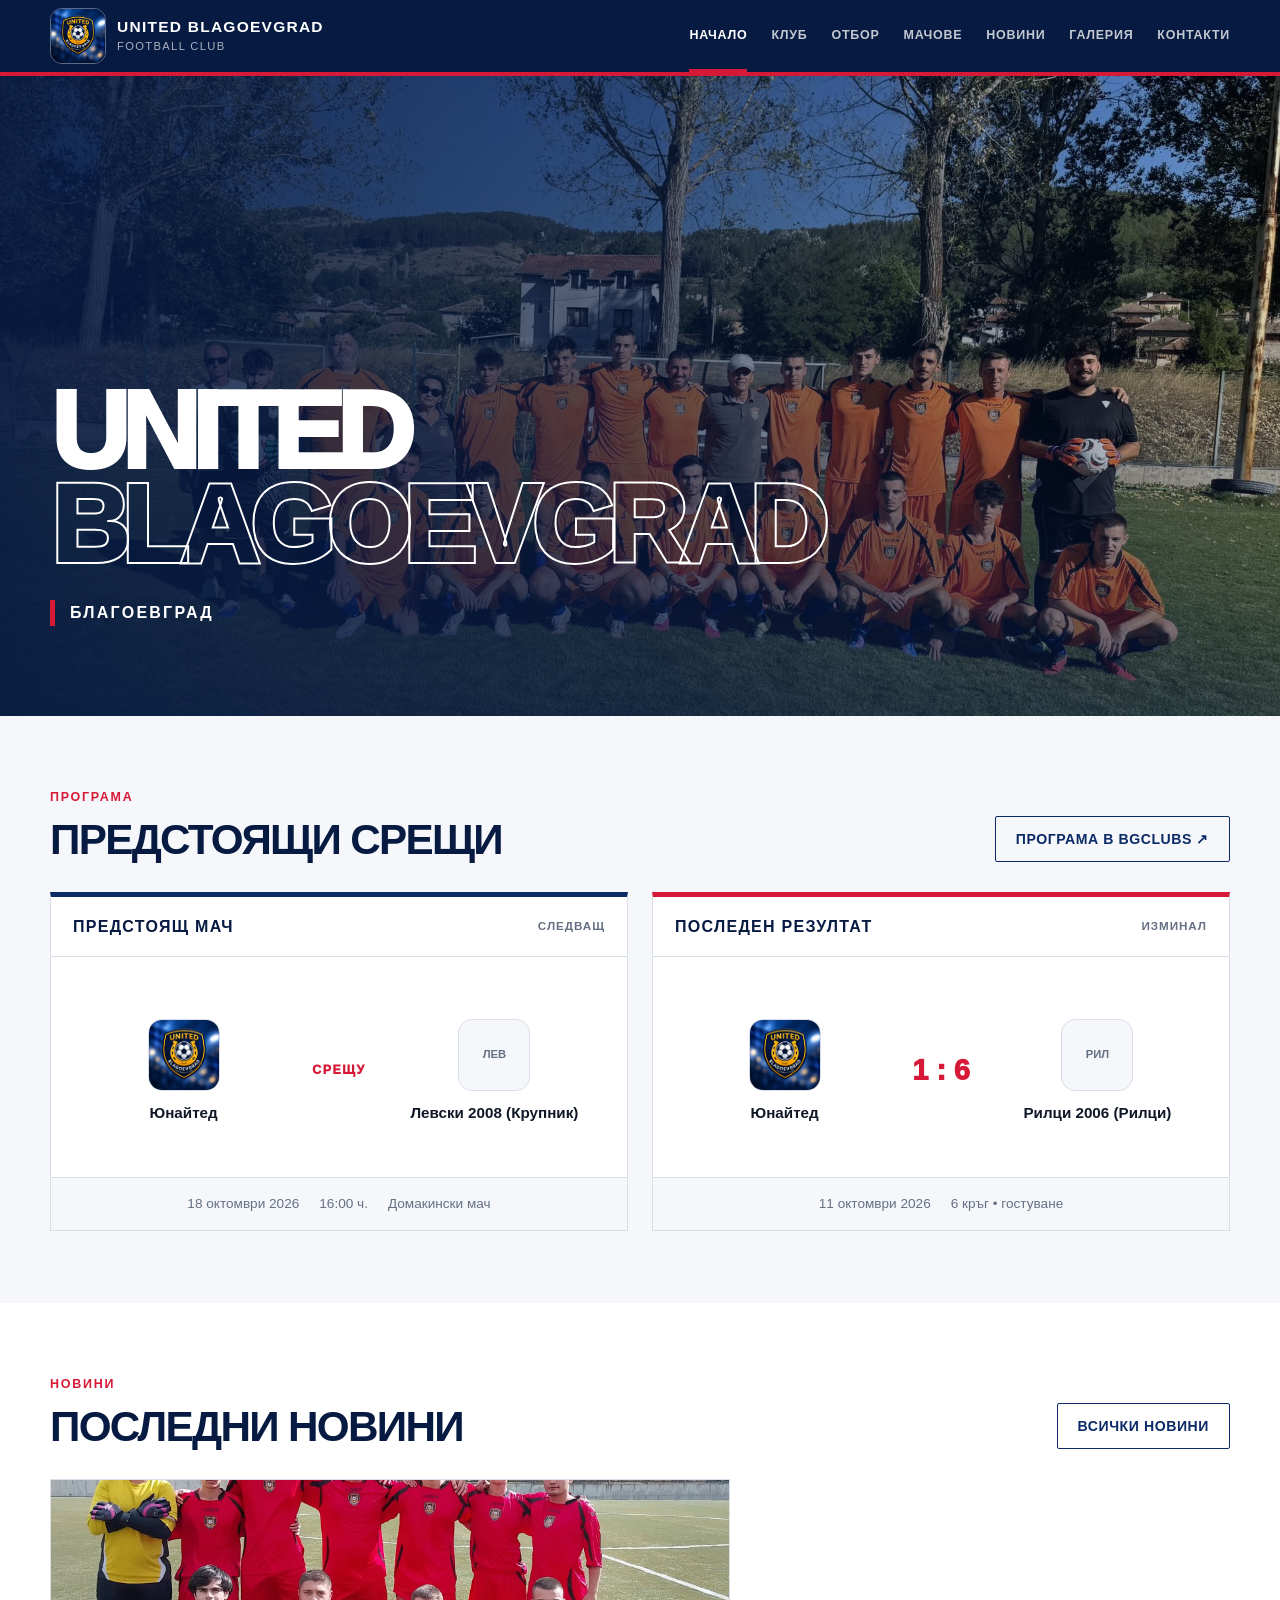
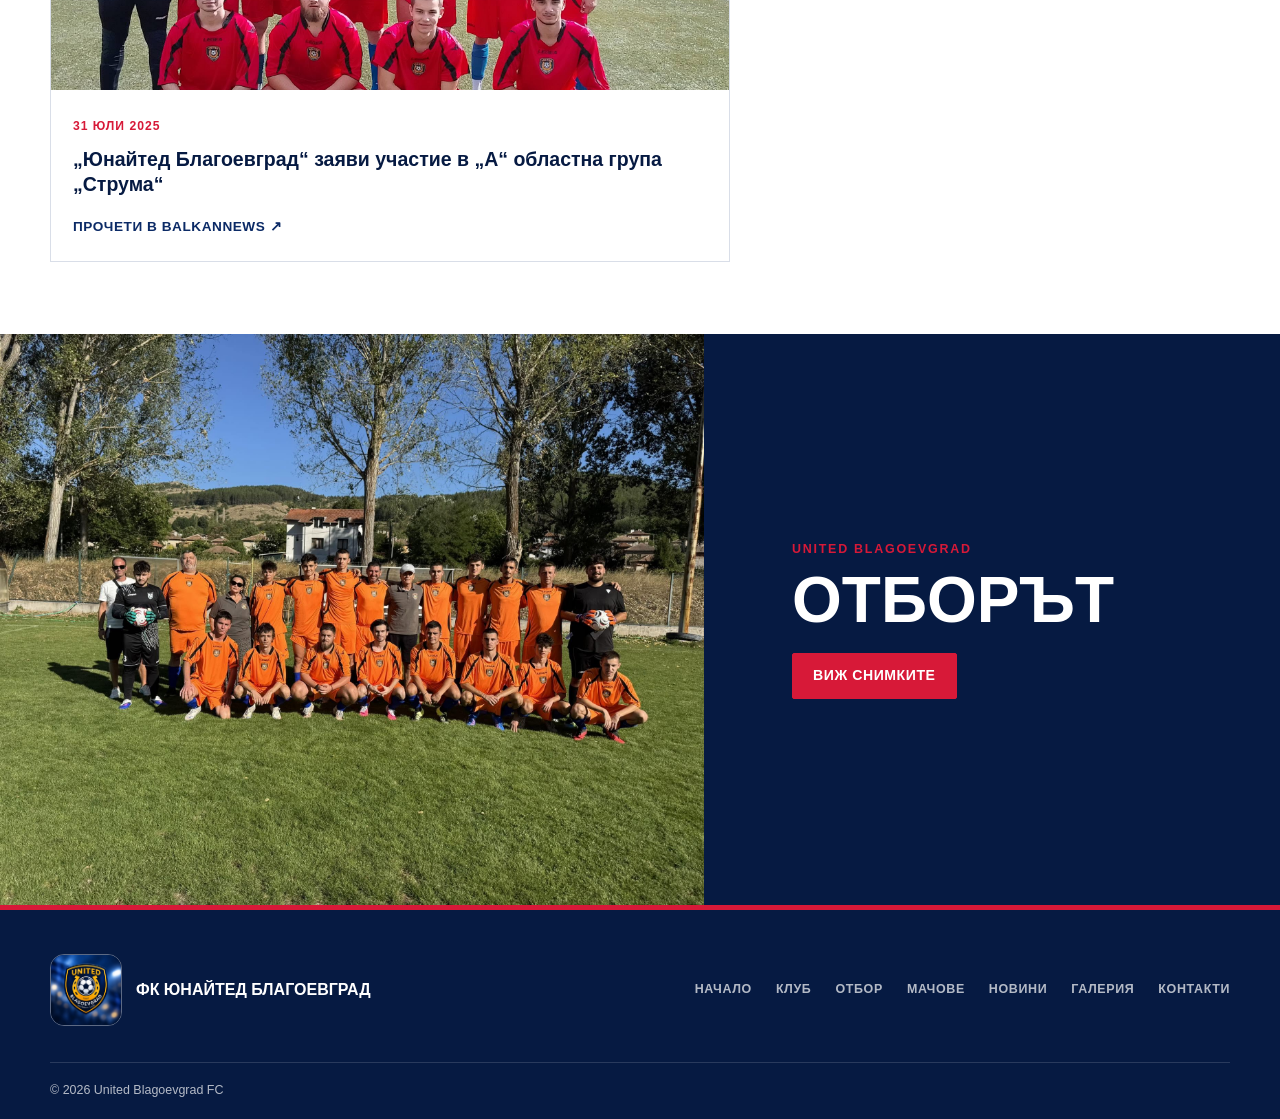
==== commit 6b16c42e: "Add files via upload" ====
--- a/index.html
+++ b/index.html
@@ -40,7 +40,7 @@
 
     <main id="main-content">
       <section class="home-hero" aria-labelledby="home-title">
-        <img src="images/team2.jpg" alt="Отборът на Юнайтед Благоевград" />
+        <img src="images/team-orange.png" alt="Отборът на Юнайтед Благоевград с оранжевите екипи" />
         <div class="container home-hero-content">
           <h1 class="club-name" id="home-title">United <span>Blagoevgrad</span></h1>
           <p class="club-location">Благоевград</p>
--- a/style.css
+++ b/style.css
@@ -40,6 +40,7 @@
 img {
   display: block;
   max-width: 100%;
+  height: auto;
 }
 
 a {
@@ -1085,6 +1086,20 @@
 .contact-row dd {
   margin: 0;
   color: var(--color-muted);
+}
+
+.contact-row dd a {
+  color: var(--color-primary);
+  font-weight: 800;
+  overflow-wrap: anywhere;
+  text-decoration: underline;
+  text-decoration-color: rgb(11 42 102 / 30%);
+  text-underline-offset: 4px;
+}
+
+.contact-row dd a:hover {
+  color: var(--color-secondary);
+  text-decoration-color: currentColor;
 }
 
 /* Shared footer */
@@ -1274,6 +1289,7 @@
 
   .site-brand {
     min-width: 0;
+    max-width: calc(100% - 58px);
   }
 
   .site-brand img {
@@ -1283,6 +1299,7 @@
 
   .site-brand strong {
     font-size: 0.84rem;
+    letter-spacing: 0.055em;
   }
 
   .site-brand small {
@@ -1294,7 +1311,7 @@
   }
 
   .home-hero > img {
-    object-position: 58% center;
+    object-position: 52% center;
   }
 
   .home-hero-content {
@@ -1302,7 +1319,11 @@
   }
 
   .club-name {
-    font-size: clamp(3rem, 16vw, 5rem);
+    width: 100%;
+    max-width: 100%;
+    font-size: clamp(2.35rem, 12.5vw, 4.5rem);
+    letter-spacing: -0.055em;
+    line-height: 0.92;
   }
 
   .club-name span {
@@ -1333,6 +1354,10 @@
     min-height: 300px;
   }
 
+  .team-promo-image img {
+    object-position: center 42%;
+  }
+
   .team-promo-copy {
     padding: 40px 24px;
   }
@@ -1343,6 +1368,12 @@
 
   .portrait-placeholder {
     min-height: 440px;
+  }
+
+  .president-photo {
+    min-height: 0;
+    aspect-ratio: 3 / 4;
+    object-position: center top;
   }
 
   .fixture-row {
@@ -1413,6 +1444,113 @@
   .footer-nav {
     display: grid;
     grid-template-columns: 1fr 1fr;
+  }
+}
+
+@media (max-width: 420px) {
+  :root {
+    --header-height: 68px;
+  }
+
+  .container {
+    width: min(calc(100% - 24px), var(--container));
+  }
+
+  .header-inner {
+    gap: 10px;
+  }
+
+  .site-brand {
+    gap: 8px;
+  }
+
+  .site-brand img {
+    width: 42px;
+    height: 42px;
+    border-radius: 9px;
+  }
+
+  .site-brand strong {
+    font-size: 0.72rem;
+    letter-spacing: 0.04em;
+  }
+
+  .site-brand small {
+    margin-top: 3px;
+    font-size: 0.54rem;
+    letter-spacing: 0.08em;
+  }
+
+  .menu-toggle {
+    width: 42px;
+    height: 40px;
+    flex: 0 0 42px;
+  }
+
+  .home-hero {
+    min-height: 460px;
+  }
+
+  .home-hero-content {
+    padding-block: 52px;
+  }
+
+  .club-name {
+    font-size: clamp(2.1rem, 11.5vw, 3rem);
+  }
+
+  .club-location {
+    margin-top: 20px;
+    font-size: 0.78rem;
+  }
+
+  .button {
+    width: 100%;
+    padding-inline: 14px;
+    text-align: center;
+  }
+
+  .match-teams,
+  .fixture-teams {
+    grid-template-columns: 1fr;
+  }
+
+  .match-teams {
+    min-height: 0;
+    padding: 24px 18px;
+  }
+
+  .match-team strong {
+    max-width: 230px;
+  }
+
+  .fixture-club--away {
+    flex-direction: column-reverse;
+  }
+
+  .fixture-row--past .fixture-center {
+    justify-self: center;
+  }
+
+  .news-card-image {
+    height: 190px;
+  }
+
+  .team-promo-image {
+    min-height: 250px;
+  }
+
+  .gallery-grid {
+    columns: 1;
+  }
+
+  .contact-card,
+  .editable-copy {
+    padding: 24px;
+  }
+
+  .footer-nav {
+    grid-template-columns: 1fr;
   }
 }
 
